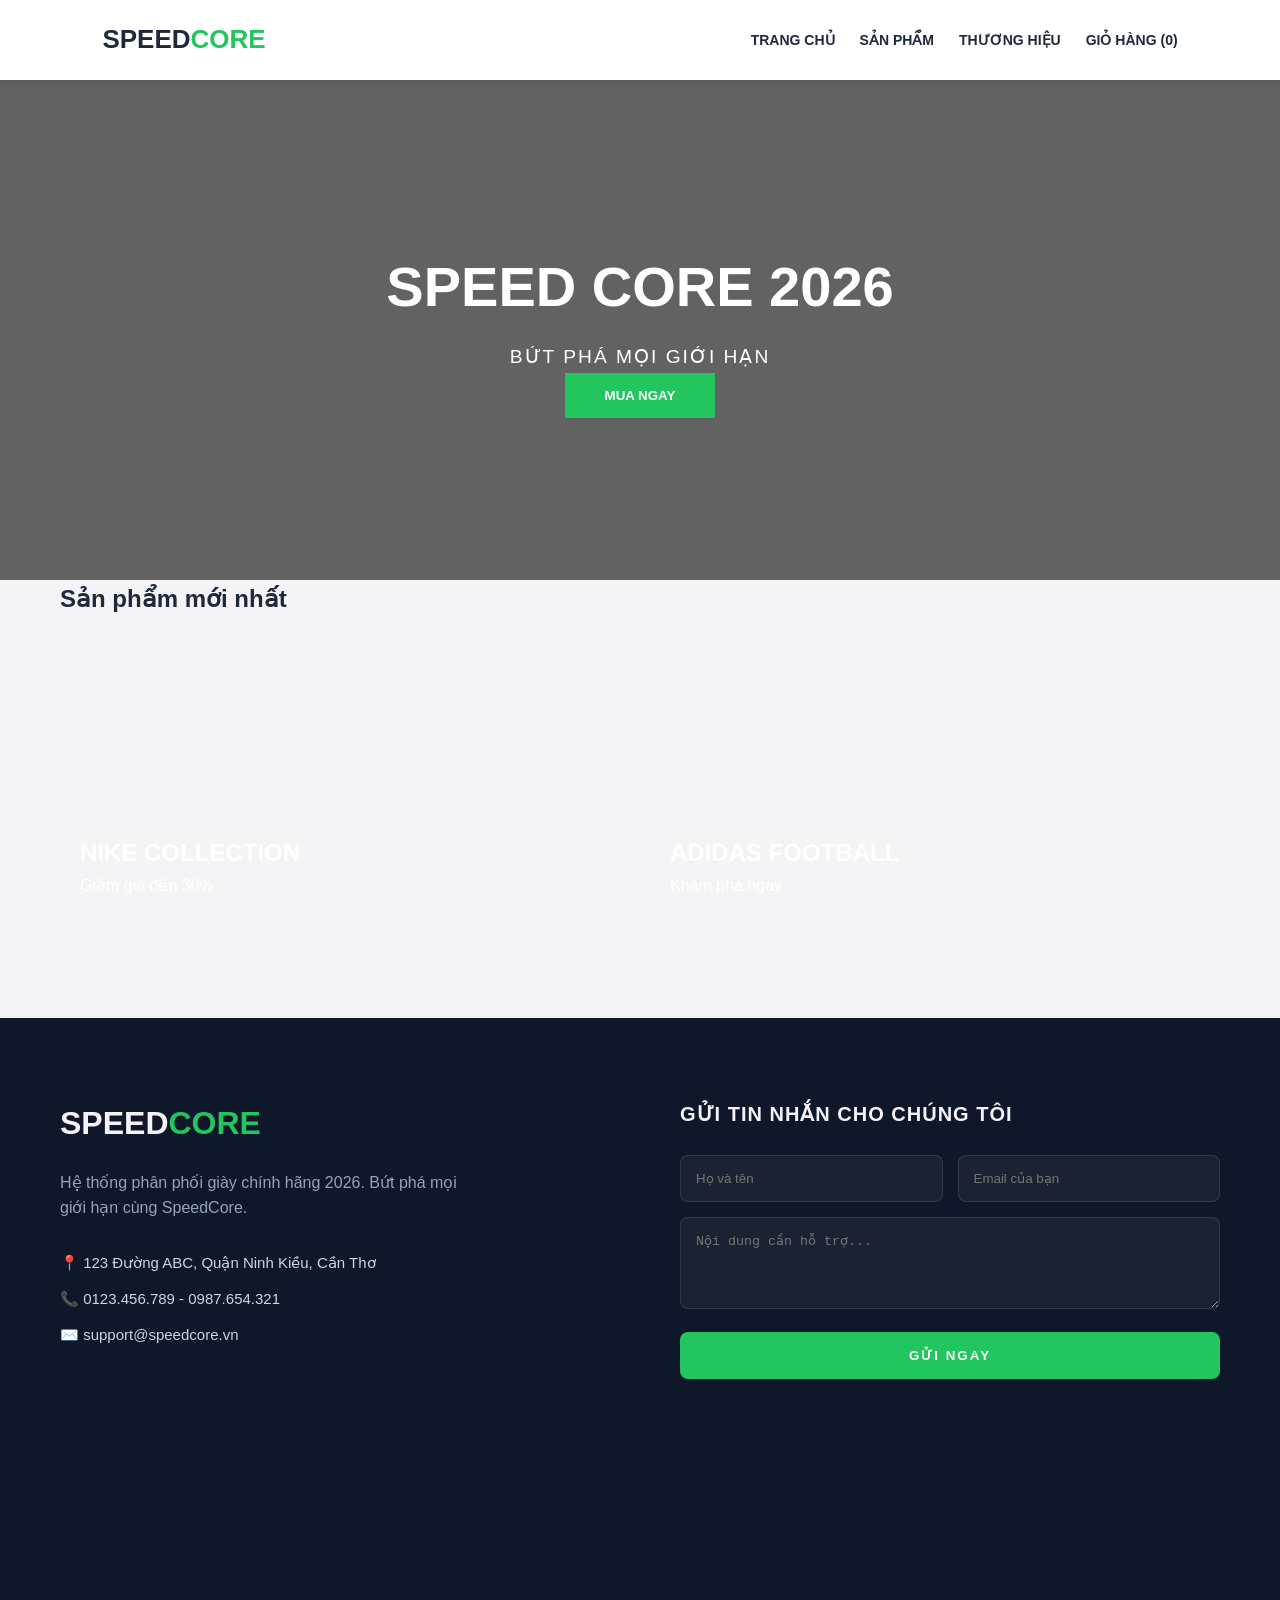
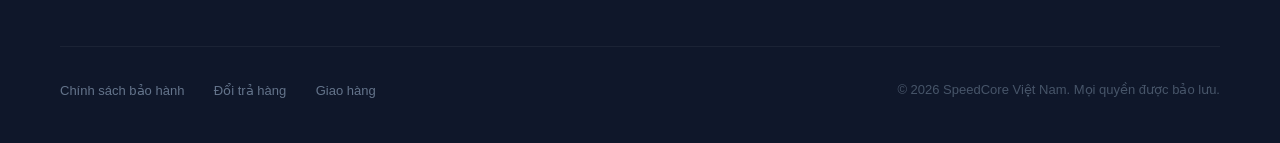
==== index.html @ 6e312401 "first commit" ====
<!DOCTYPE html>
<html lang="vi">
<head>
    <meta charset="UTF-8">
    <title>SpeedCore | Hệ thống phân phối đồ thể thao</title>
    <link rel="stylesheet" href="assets/css/style.css">
</head>
<body>

<header class="header">
    <div class="logo">SPEED<span>CORE</span></div>

    <ul class="menu">
        <li><a href="index.html">Trang chủ</a></li>
        <li><a href="shop.html">Sản phẩm</a></li>
        <li><a href="#">Thương hiệu</a></li>
        <li><a href="cart.html">Giỏ hàng (<span id="cart-count">0</span>)</a></li>
    </ul>
</header>

<section class="hero">
    <h1>SPEED CORE 2026</h1>
    <p>BỨT PHÁ MỌI GIỚI HẠN</p>
    <button style="padding: 15px 40px; background: var(--primary-color); border:none; color:white; font-weight:bold; cursor:pointer;">MUA NGAY</button>
</section>

<div class="container">
    <h2 class="section-title">Sản phẩm mới nhất</h2>
    <div id="list">
        </div>
</div>

<div class="container">
    <div style="display: grid; grid-template-columns: 1fr 1fr; gap: 20px;">
        <div style="height: 300px; background: url('https://images.unsplash.com/photo-1542291026-7eec264c27ff') center/cover; position:relative;">
             <div style="position:absolute; bottom:20px; left:20px; color:white;">
                 <h2>NIKE COLLECTION</h2>
                 <p>Giảm giá đến 30%</p>
             </div>
        </div>
        <div style="height: 300px; background: url('https://images.unsplash.com/photo-1587563871167-1ee9c731aefb') center/cover; position:relative;">
            <div style="position:absolute; bottom:20px; left:20px; color:white;">
                <h2>ADIDAS FOOTBALL</h2>
                <p>Khám phá ngay</p>
            </div>
       </div>
    </div>
</div>


<footer class="main-footer">
    <div class="container">
        <div class="footer-contact-grid">
            <div class="footer-info">
                <div class="logo light">SPEED<span>CORE</span></div>
                <p class="description">Hệ thống phân phối giày chính hãng 2026. Bứt phá mọi giới hạn cùng SpeedCore.</p>
                
                <div class="info-list">
                    <div class="info-item">📍 123 Đường ABC, Quận Ninh Kiều, Cần Thơ</div>
                    <div class="info-item">📞 0123.456.789 - 0987.654.321</div>
                    <div class="info-item">✉️ support@speedcore.vn</div>
                </div>
                
                <div class="footer-map">
    <iframe 
        src="https://www.google.com/maps/embed?pb=!1m18!1m12!1m3!1d3928.84151840816!2d105.76842661093116!3d10.029933690035546!2m3!1f0!2f0!3f0!3m2!1i1024!2i768!4f13.1!3m3!1m2!1s0x31a0895a51d60719%3A0x9d76b0035f6d53d0!2zQ8WpbiBUaMahLCBOaW5oIEtp4buBdSwgQ8WpbiBUaMahLCBWaeG7h3QgTmFt!5e0!3m2!1svi!2s!4v1711335000000!5m2!1svi!2s" 
        width="100%" 
        height="220" 
        style="border:0; border-radius: 12px;" 
        allowfullscreen="" 
        loading="lazy">
    </iframe>
</div>
            </div>

            <div class="footer-form">
                <h4>Gửi tin nhắn cho chúng tôi</h4>
                <form id="contactForm">
                    <div class="input-group">
                        <input type="text" placeholder="Họ và tên" required>
                        <input type="email" placeholder="Email của bạn" required>
                    </div>
                    <textarea placeholder="Nội dung cần hỗ trợ..." rows="4"></textarea>
                    <button type="submit" class="btn-footer-send">GỬI NGAY</button>
                </form>
            </div>
        </div>

        <div class="footer-bottom">
            <div class="footer-links">
                <a href="#">Chính sách bảo hành</a>
                <a href="#">Đổi trả hàng</a>
                <a href="#">Giao hàng</a>
            </div>
            <div class="copyright">
                © 2026 SpeedCore Việt Nam. Mọi quyền được bảo lưu.
            </div>
        </div>
    </div>
</footer>
</body>
</html>
---- assets/css/style.css ----
/* ================================================= */
/* 1. BIẾN TỔNG THỂ (Chuẩn hóa SpeedCore)             */
/* ================================================= */
:root {
    --primary-color: #22c55e; /* Xanh lá SpeedCore */
    --accent-color: #ff4d4d;  /* Màu nhấn đỏ cho giá/nút */
    --dark-color: #0f172a;    /* Xanh đen đậm */
    --text-main: #1e293b;
    --bg-light: #f4f4f7;
    --card-bg: #ffffff;
    --header-height: 80px;
}

/* ================================================= */
/* 2. RESET & CẤU TRÚC CHUNG                                 */
/* ================================================= */
* {
    margin: 0; padding: 0; box-sizing: border-box;
}

body {
    font-family: 'Segoe UI', sans-serif;
    background-color: #f4f4f7;
    color: var(--text-main);
    line-height: 1.6;
}

.container {
    max-width: 1200px;
    margin: 0 auto;
    padding: 0 20px;
}

/* ================================================= */
/* 3. HEADER & NAVIGATION                            */
/* ================================================= */
.header {
    height: var(--header-height);
    background: #fff;
    display: flex;
    justify-content: space-between;
    align-items: center;
    padding: 0 8%;
    position: sticky;
    top: 0;
    z-index: 1000;
    box-shadow: 0 2px 10px rgba(0,0,0,0.1);
}

.logo {
    font-size: 26px;
    font-weight: 900;
    text-transform: uppercase;
}
.logo span { color: var(--primary-color); }

.menu {
    display: flex;
    list-style: none;
    gap: 25px;
}
.menu a {
    text-decoration: none;
    color: var(--text-main);
    font-weight: 600;
    text-transform: uppercase;
    font-size: 14px;
}

/* ================================================= */
/* 4. HERO BANNER (Trang chủ)                        */
/* ================================================= */
.hero {
    height: 500px;
    background: linear-gradient(rgba(0,0,0,0.6), rgba(0,0,0,0.6)), 
                url('https://images.unsplash.com/photo-1556906781-9a412961c28c?q=80&w=1920') center/cover;
    display: flex;
    flex-direction: column;
    justify-content: center;
    align-items: center;
    color: white;
    text-align: center;
}

.hero h1 { font-size: 3.5rem; font-weight: 900; margin-bottom: 10px; }
.hero p { font-size: 1.2rem; letter-spacing: 2px; }

/* ================================================= */
/* 5. SHOP LAYOUT (Sidebar & Main Content)           */
/* ================================================= */
.shop-layout {
    display: flex; /* Dàn hàng ngang Sidebar và List */
    gap: 30px;
    margin-top: 40px;
    align-items: flex-start;
}

.filter-sidebar {
    flex: 0 0 260px; /* Cố định sidebar 260px, không cho co lại */
    background: #fff;
    padding: 25px;
    border-radius: 12px;
    border: 1px solid #eee;
    position: sticky;
    top: 100px;
}

.shop-main {
    flex: 1; /* Chiếm toàn bộ phần còn lại */
    min-width: 0; /* Quan trọng: Ngăn Grid làm vỡ layout */
}

/* ================================================= */
/* 6. PRODUCT GRID & CARD                            */
/* ================================================= */
#list {
    display: grid;
    grid-template-columns: repeat(auto-fill, minmax(240px, 1fr));
    gap: 25px;
}

.product {
    background: var(--card-bg);
    border-radius: 8px;
    border: 1px solid #eee;
    overflow: hidden;
    transition: 0.3s;
    display: flex;
    flex-direction: column;
}

.product:hover {
    transform: translateY(-5px);
    box-shadow: 0 10px 25px rgba(0,0,0,0.1);
}

.product img {
    width: 100%;
    height: 250px;
    object-fit: cover;
    transition: 0.5s ease;
}

.product:hover img {
    transform: scale(1.08);
}

.product-info {
    padding: 15px;
    text-align: center;
    flex-grow: 1;
}

.product h3 {
    font-size: 16px;
    font-weight: 700;
    margin-bottom: 8px;
    color: #333;
}

.product .price {
    color: var(--accent-color);
    font-weight: 800;
    font-size: 18px;
}

.product button {
    margin-top: 15px;
    width: 100%;
    padding: 12px;
    background: #000;
    color: #fff;
    border: none;
    font-weight: 700;
    cursor: pointer;
    transition: 0.3s;
    text-transform: uppercase;
}

.product button:hover {
    background: var(--primary-color);
}

/* ================================================= */
/* 7. GIỎ HÀNG & THANH TOÁN (Layout 2 cột)           */
/* ================================================= */
.checkout-container {
    display: grid;
    grid-template-columns: 1fr 380px;
    gap: 30px;
    margin-top: 20px;
}

.cart-section, .checkout-card {
    background: #fff;
    padding: 30px;
    border-radius: 16px;
    box-shadow: 0 5px 15px rgba(0,0,0,0.05);
}

.checkout-card {
    position: sticky;
    top: 100px;
    height: fit-content;
}

.cart-item {
    display: grid;
    grid-template-columns: 80px 1fr auto;
    align-items: center;
    gap: 20px;
    padding: 20px 0;
    border-bottom: 1px solid #eee;
}

.item-img {
    width: 80px;
    height: 80px;
    object-fit: cover;
    border-radius: 8px;
}

.quantity-control {
    display: flex;
    align-items: center;
    gap: 10px;
    background: #f8f8f8;
    padding: 5px 10px;
    border-radius: 6px;
    width: fit-content;
}

.btn-qty {
    border: none; background: none; cursor: pointer; font-weight: bold; padding: 0 5px;
}

.btn-checkout {
    width: 100%;
    padding: 18px;
    background: linear-gradient(135deg, var(--accent-color), #ff6b81);
    color: white;
    border: none;
    border-radius: 10px;
    font-size: 16px;
    font-weight: bold;
    cursor: pointer;
    margin-top: 20px;
    box-shadow: 0 5px 15px rgba(255, 71, 87, 0.3);
}

/* --- FULL-WIDTH MODERN FOOTER --- */
.main-footer {
    background: #0f172a; /* Màu xanh đen đặc trưng của SpeedCore */
    color: #f4f4f7;
    padding: 80px 0 40px 0;
    margin-top: 100px;
    width: 100%; /* Rộng y hệt phần .hero của bạn */
}

/* Container bên trong giúp nội dung không bị tràn ra mép màn hình */
.main-footer .container {
    max-width: 1200px; /* Hoặc dùng padding: 0 8% để khớp với Header */
    margin: 0 auto;
    padding: 0 20px;
}

.footer-contact-grid {
    display: grid;
    grid-template-columns: 1fr 1fr;
    gap: 80px; /* Khoảng cách rộng giúp GUI thanh thoát hơn */
    align-items: start;
}

/* Hiệu ứng cho Logo và Info */
.footer-info .logo.light { font-size: 32px; margin-bottom: 20px; }
.footer-info .description { color: #94a3b8; margin-bottom: 30px; max-width: 400px; }
.info-item { margin-bottom: 12px; color: #cbd5e1; font-size: 15px; }

/* Form hiện đại tối giản */
.footer-form h4 { margin-bottom: 25px; font-size: 20px; text-transform: uppercase; letter-spacing: 1px; }
.input-group { display: grid; grid-template-columns: 1fr 1fr; gap: 15px; }

.footer-form input, .footer-form textarea {
    width: 100%;
    background: rgba(255, 255, 255, 0.05);
    border: 1px solid rgba(255, 255, 255, 0.1);
    padding: 15px;
    color: #fff;
    border-radius: 8px;
    margin-bottom: 15px;
    transition: 0.3s;
}

.footer-form input:focus, .footer-form textarea:focus {
    background: rgba(255, 255, 255, 0.1);
    border-color: var(--primary-color);
    outline: none;
}

.btn-footer-send {
    width: 100%;
    padding: 16px;
    background: var(--primary-color); /* Màu xanh lá SpeedCore */
    color: #fff;
    border: none;
    font-weight: 700;
    border-radius: 8px;
    cursor: pointer;
    letter-spacing: 2px;
    transition: 0.4s ease;
}

.btn-footer-send:hover {
    filter: brightness(1.2);
    transform: translateY(-2px);
    box-shadow: 0 10px 20px rgba(34, 197, 94, 0.2);
}

/* Bottom Bar */
.footer-bottom {
    margin-top: 60px;
    padding-top: 30px;
    border-top: 1px solid rgba(255, 255, 255, 0.05);
    display: flex;
    justify-content: space-between;
    align-items: center;
    flex-wrap: wrap;
    gap: 20px;
}

.footer-links a { color: #64748b; text-decoration: none; margin-right: 25px; font-size: 13px; transition: 0.3s; }
.footer-links a:hover { color: var(--primary-color); }
.copyright { color: #475569; font-size: 13px; }

/* Responsive cho mobile */
@media (max-width: 900px) {
    .footer-contact-grid { grid-template-columns: 1fr; gap: 50px; }
    .input-group { grid-template-columns: 1fr; }
}
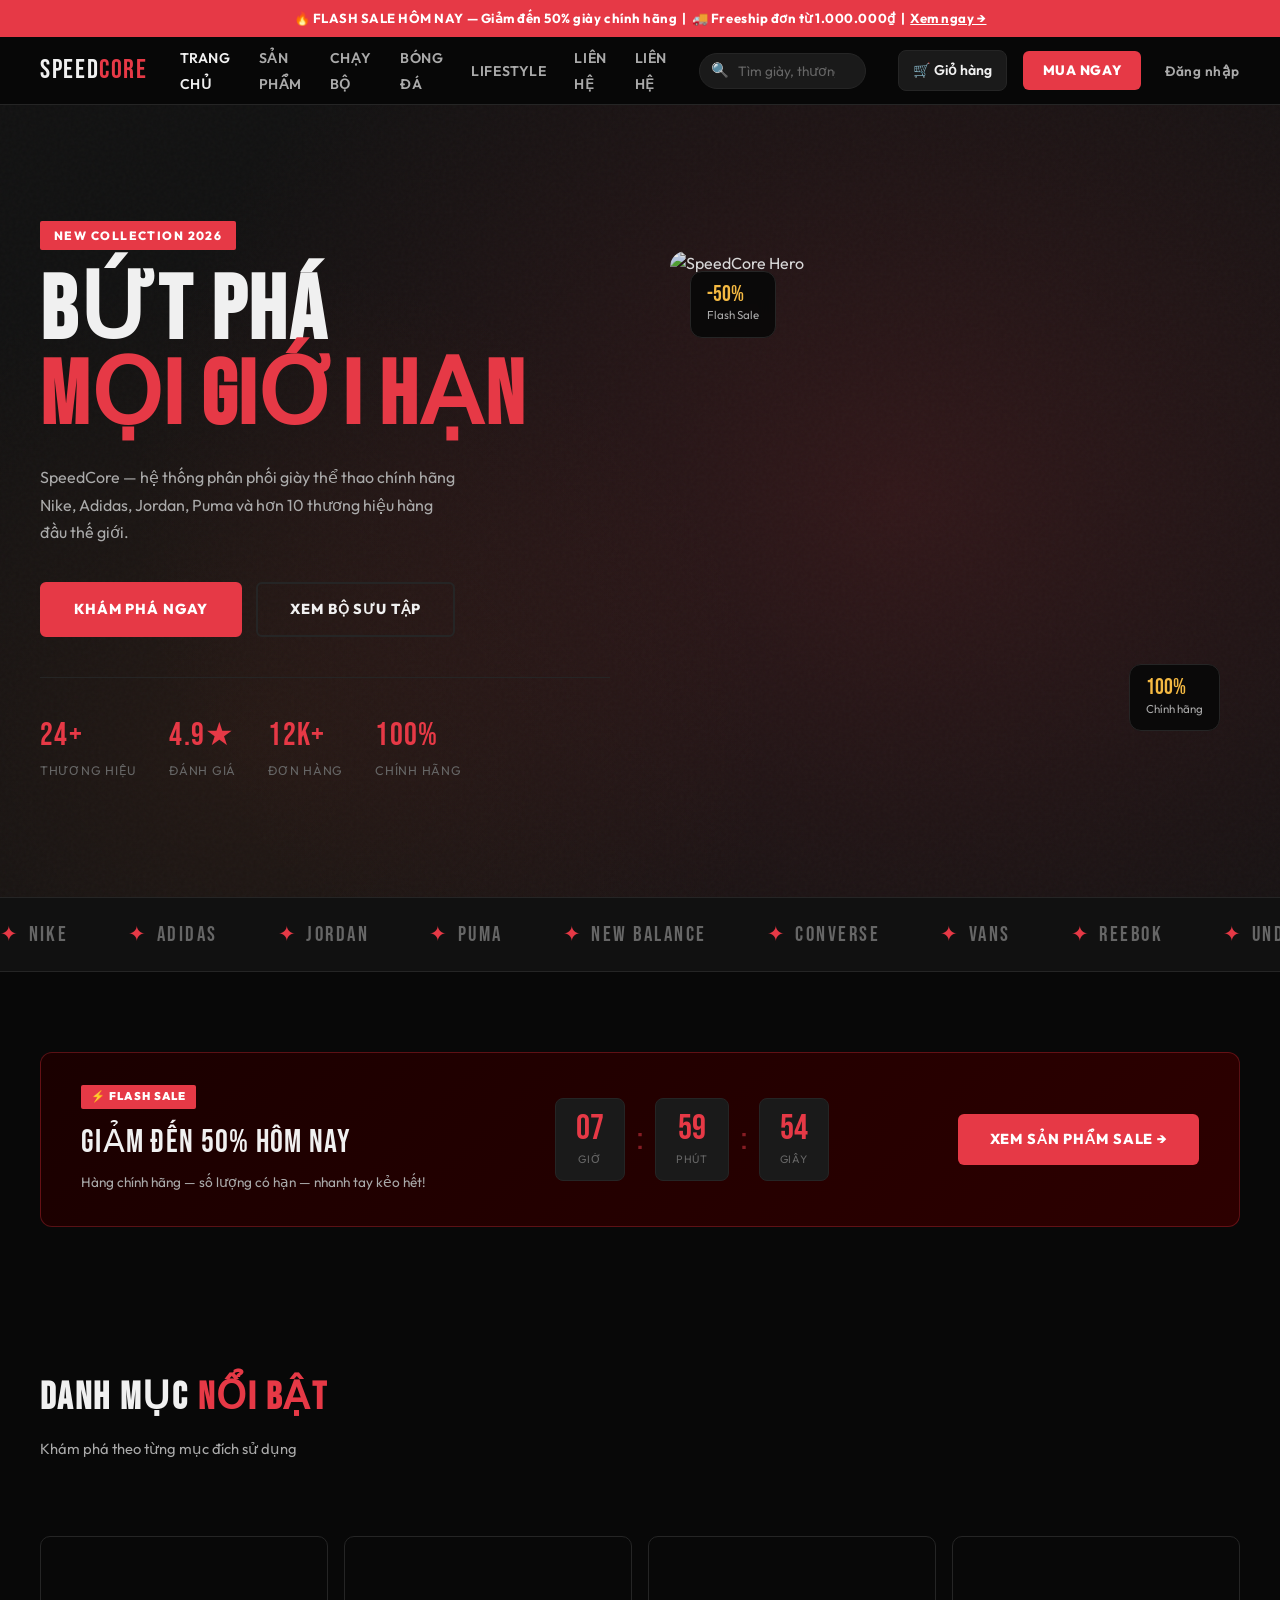
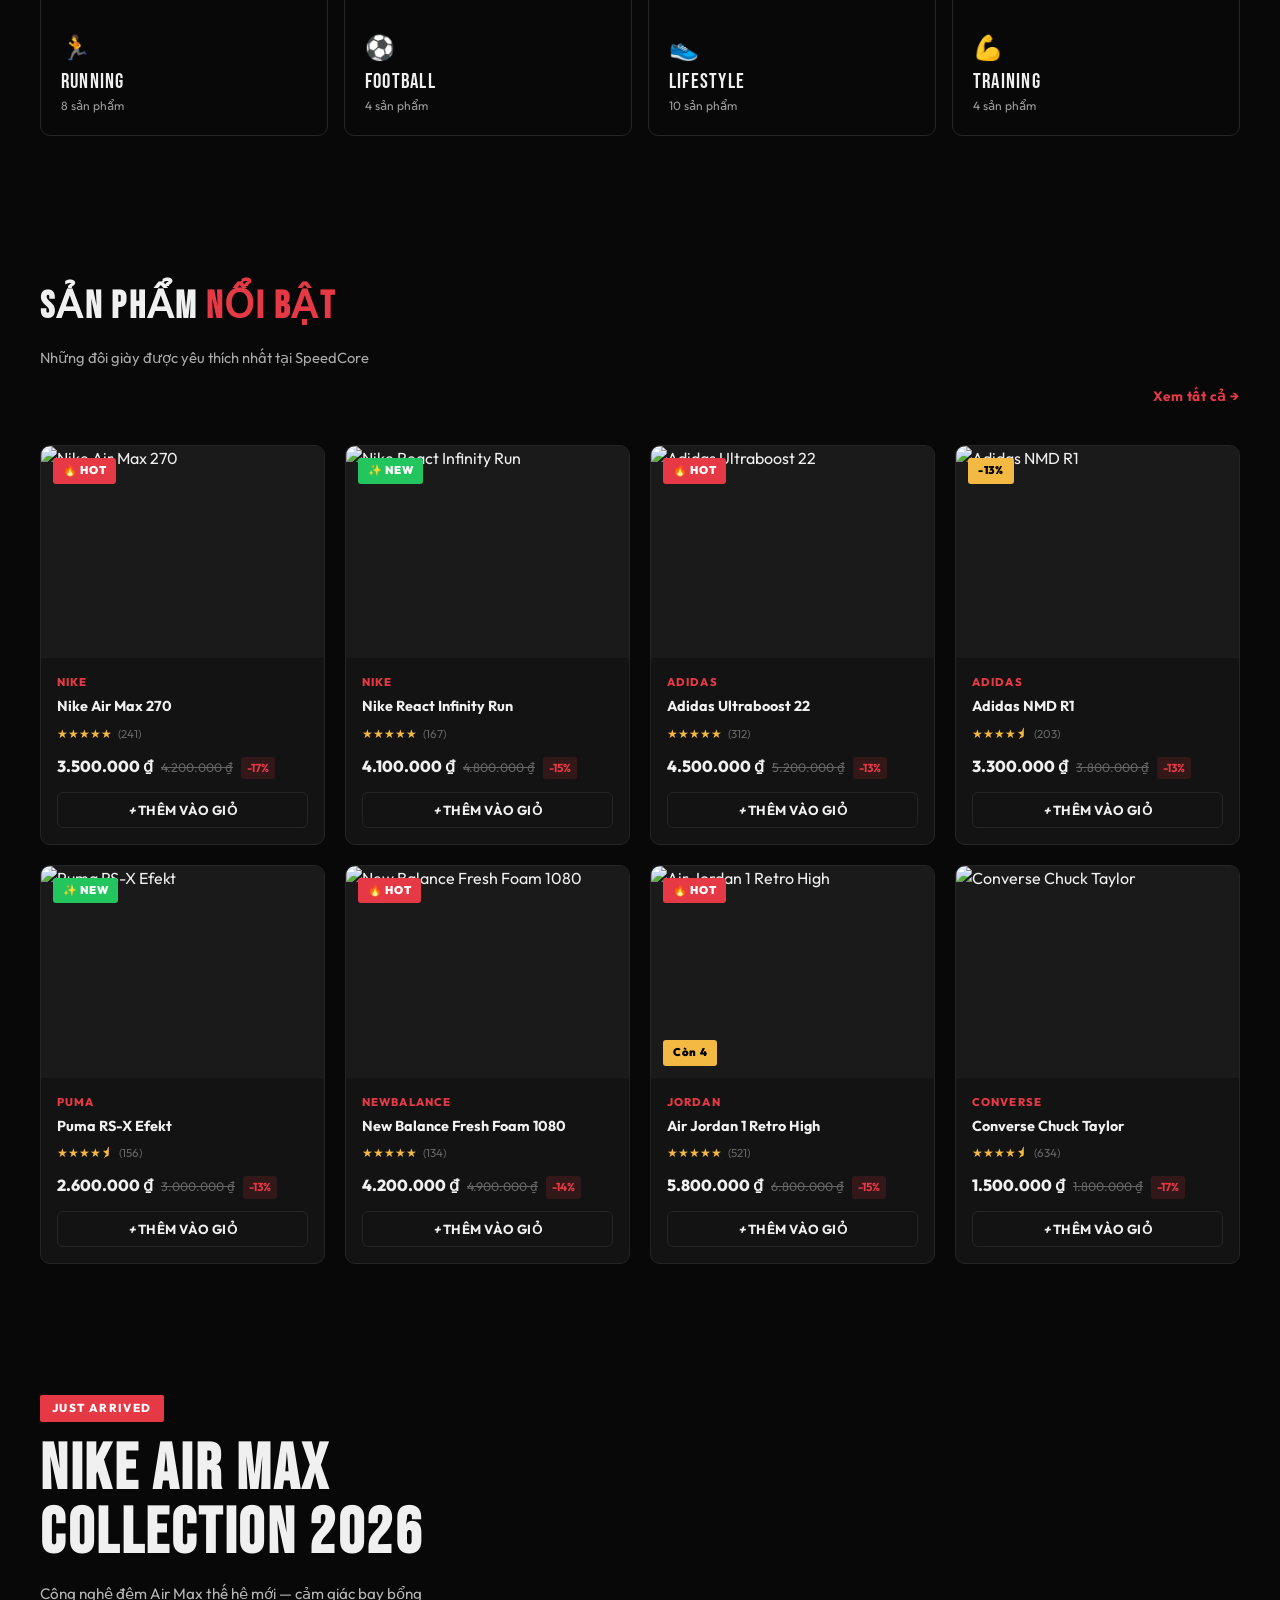
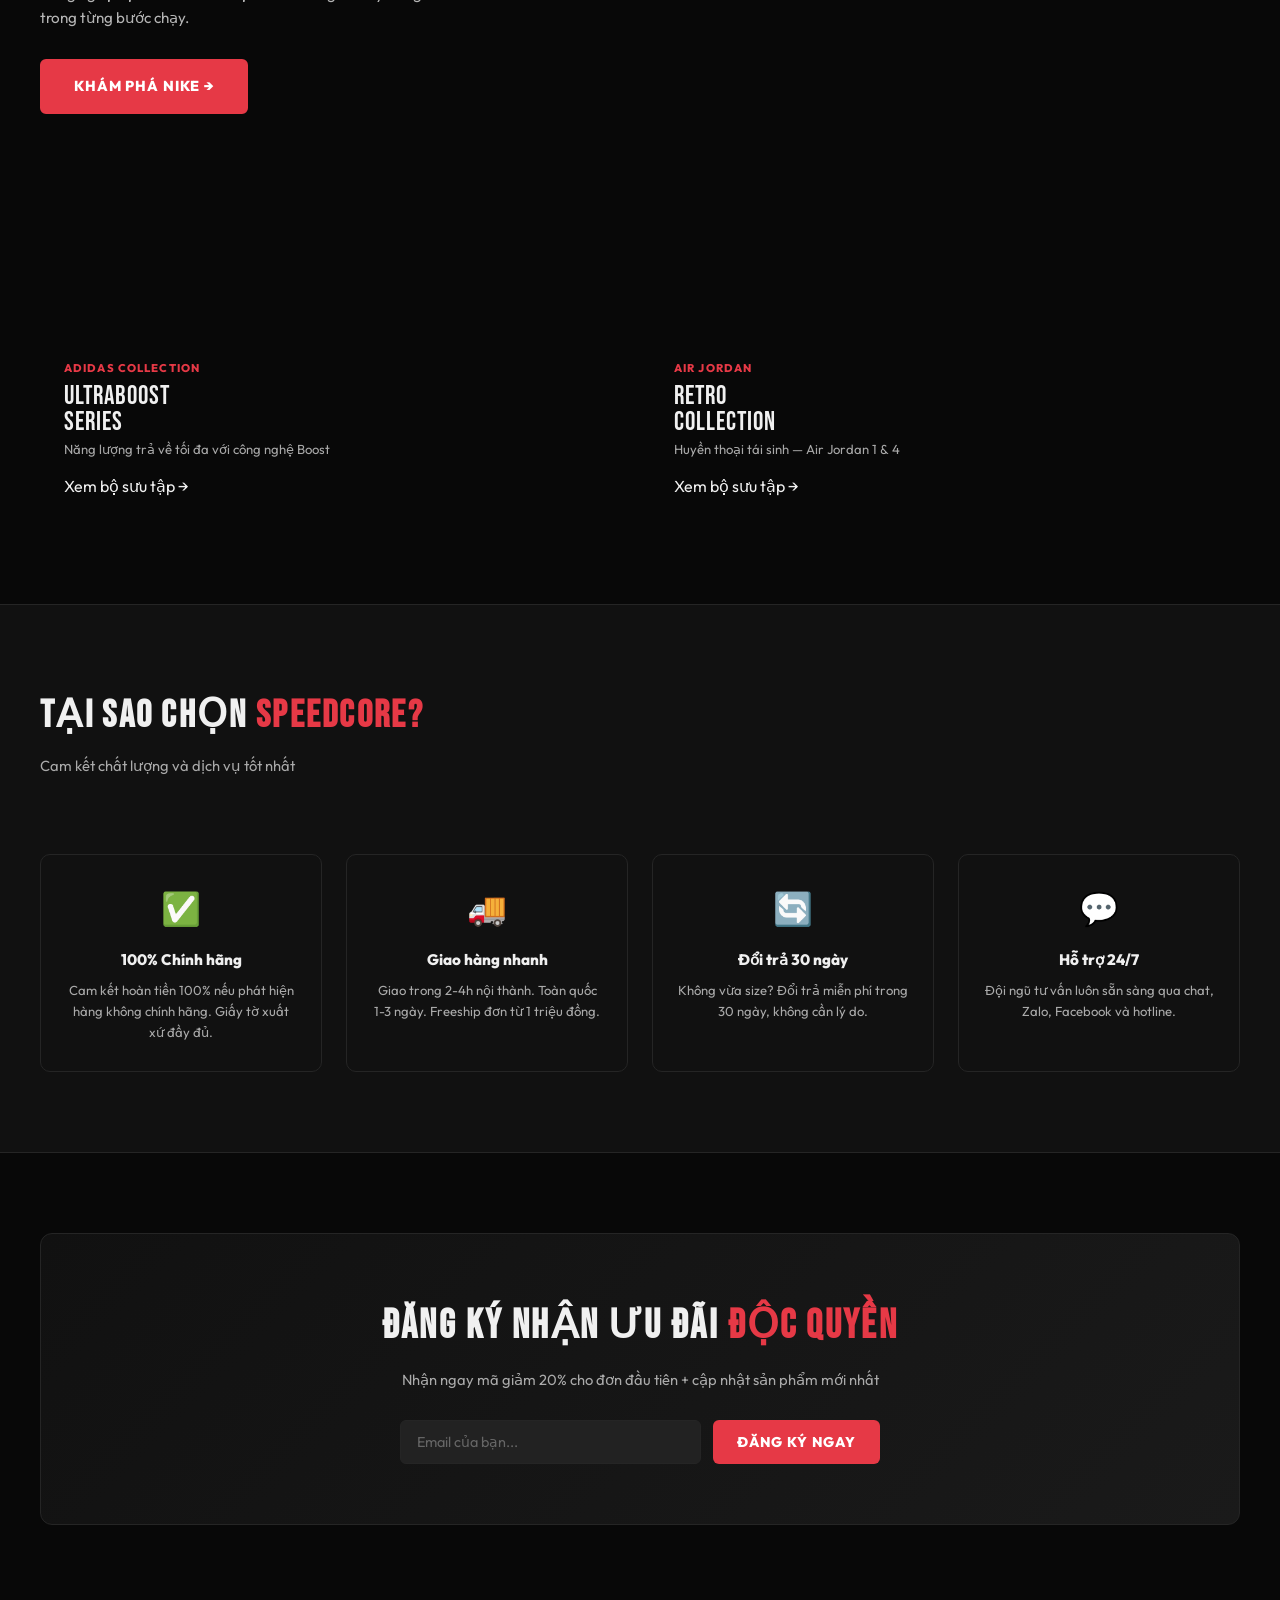
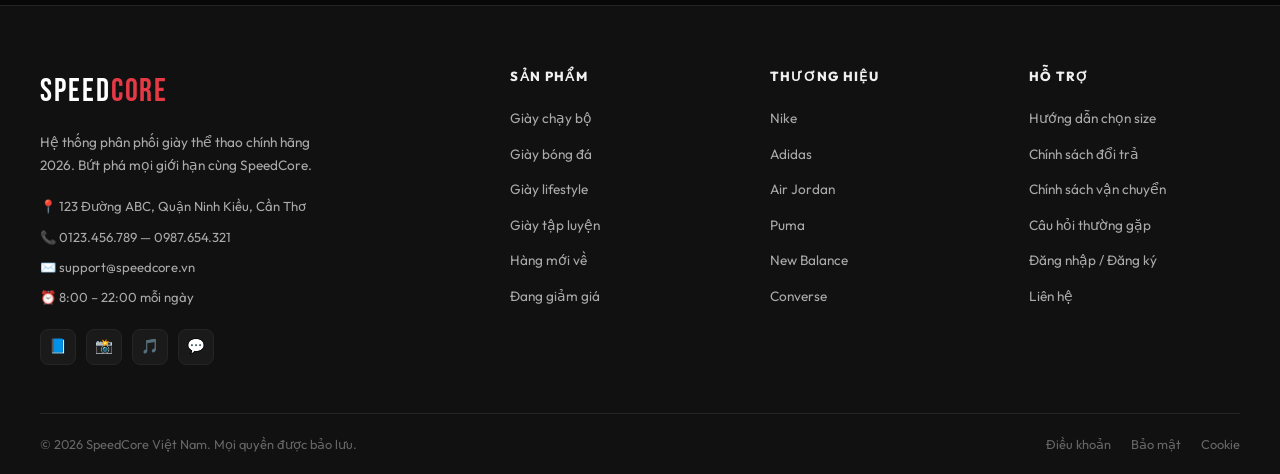
==== commit 03c934c9: "Update website" ====
--- a/index.html
+++ b/index.html
@@ -1,102 +1,356 @@
 <!DOCTYPE html>
 <html lang="vi">
 <head>
-    <meta charset="UTF-8">
-    <title>SpeedCore | Hệ thống phân phối đồ thể thao</title>
-    <link rel="stylesheet" href="assets/css/style.css">
+  <meta charset="UTF-8">
+  <meta name="viewport" content="width=device-width, initial-scale=1.0">
+  <title>SpeedCore | Hệ thống phân phối đồ thể thao chính hãng</title>
+  <link rel="stylesheet" href="assets/css/style.css">
 </head>
 <body>
 
+<!-- Topbar -->
+<div class="topbar">
+  🔥 FLASH SALE HÔM NAY — Giảm đến 50% giày chính hãng
+  &nbsp;|&nbsp; 🚚 Freeship đơn từ 1.000.000₫
+  &nbsp;|&nbsp; <a href="shop.html">Xem ngay →</a>
+</div>
+
+<!-- Header -->
 <header class="header">
-    <div class="logo">SPEED<span>CORE</span></div>
-
-    <ul class="menu">
-        <li><a href="index.html">Trang chủ</a></li>
-        <li><a href="shop.html">Sản phẩm</a></li>
-        <li><a href="#">Thương hiệu</a></li>
-        <li><a href="cart.html">Giỏ hàng (<span id="cart-count">0</span>)</a></li>
-    </ul>
+  <a href="index.html" class="logo">SPEED<span>CORE</span></a>
+
+  <ul class="menu">
+    <li><a href="index.html" class="active">Trang chủ</a></li>
+    <li><a href="shop.html">Sản phẩm</a></li>
+    <li><a href="shop.html?cat=running">Chạy bộ</a></li>
+    <li><a href="shop.html?cat=football">Bóng đá</a></li>
+    <li><a href="shop.html?cat=lifestyle">Lifestyle</a></li>
+    <li><a href="contact.html">Liên hệ</a></li>
+    <li><a href="#contact">Liên hệ</a></li>
+  </ul>
+
+  <div class="header-search">
+    <span class="header-search__icon">🔍</span>
+    <input type="search" placeholder="Tìm giày, thương hiệu..." id="header-search"
+           onkeydown="if(event.key==='Enter') window.location.href='shop.html?q='+this.value">
+  </div>
+
+  <div class="header-actions">
+    <a href="cart.html" class="cart-btn">
+      🛒 Giỏ hàng
+      <span class="cart-count" id="cart-count">0</span>
+    </a>
+    <a href="shop.html" class="btn-header-cta">MUA NGAY</a>
+    <div id="auth-zone" style="margin-left:8px;"></div>
+  </div>
 </header>
 
+<!-- ── HERO ── -->
 <section class="hero">
-    <h1>SPEED CORE 2026</h1>
-    <p>BỨT PHÁ MỌI GIỚI HẠN</p>
-    <button style="padding: 15px 40px; background: var(--primary-color); border:none; color:white; font-weight:bold; cursor:pointer;">MUA NGAY</button>
-</section>
-
-<div class="container">
-    <h2 class="section-title">Sản phẩm mới nhất</h2>
-    <div id="list">
-        </div>
+  <div class="hero__bg"></div>
+  <div class="hero__noise"></div>
+  <div class="hero__inner">
+    <div class="hero__content">
+      <span class="hero__tag">NEW COLLECTION 2026</span>
+      <h1 class="hero__title">BỨT PHÁ<br><span>MỌI GIỚI HẠN</span></h1>
+      <p class="hero__desc">
+        SpeedCore — hệ thống phân phối giày thể thao chính hãng Nike, Adidas, Jordan, Puma và hơn 10 thương hiệu hàng đầu thế giới.
+      </p>
+      <div class="hero__btns">
+        <a href="shop.html" class="btn--primary">KHÁM PHÁ NGAY</a>
+        <a href="#featured" class="btn--ghost">XEM BỘ SƯU TẬP</a>
+      </div>
+      <div class="hero__stats">
+        <div><div class="hero__stat-num">24+</div><div class="hero__stat-label">Thương hiệu</div></div>
+        <div><div class="hero__stat-num">4.9★</div><div class="hero__stat-label">Đánh giá</div></div>
+        <div><div class="hero__stat-num">12K+</div><div class="hero__stat-label">Đơn hàng</div></div>
+        <div><div class="hero__stat-num">100%</div><div class="hero__stat-label">Chính hãng</div></div>
+      </div>
+    </div>
+    <div class="hero__media">
+      <div class="hero__img-wrap">
+        <img src="https://images.unsplash.com/photo-1542291026-7eec264c27ff?w=800&q=80" alt="SpeedCore Hero">
+        <div class="hero__img-badge hero__img-badge--tl">
+          <div class="num">-50%</div><div class="label">Flash Sale</div>
+        </div>
+        <div class="hero__img-badge hero__img-badge--br">
+          <div class="num">100%</div><div class="label">Chính hãng</div>
+        </div>
+      </div>
+    </div>
+  </div>
+</section>
+
+<!-- ── BRANDS MARQUEE ── -->
+<div class="brands-bar">
+  <div class="brands-track">
+    <span class="brand-item"><span>✦</span>NIKE</span>
+    <span class="brand-item"><span>✦</span>ADIDAS</span>
+    <span class="brand-item"><span>✦</span>JORDAN</span>
+    <span class="brand-item"><span>✦</span>PUMA</span>
+    <span class="brand-item"><span>✦</span>NEW BALANCE</span>
+    <span class="brand-item"><span>✦</span>CONVERSE</span>
+    <span class="brand-item"><span>✦</span>VANS</span>
+    <span class="brand-item"><span>✦</span>REEBOK</span>
+    <span class="brand-item"><span>✦</span>UNDER ARMOUR</span>
+    <span class="brand-item"><span>✦</span>ASICS</span>
+    <span class="brand-item"><span>✦</span>MIZUNO</span>
+    <span class="brand-item"><span>✦</span>SALOMON</span>
+    <span class="brand-item"><span>✦</span>NIKE</span>
+    <span class="brand-item"><span>✦</span>ADIDAS</span>
+    <span class="brand-item"><span>✦</span>JORDAN</span>
+    <span class="brand-item"><span>✦</span>PUMA</span>
+    <span class="brand-item"><span>✦</span>NEW BALANCE</span>
+    <span class="brand-item"><span>✦</span>CONVERSE</span>
+    <span class="brand-item"><span>✦</span>VANS</span>
+    <span class="brand-item"><span>✦</span>REEBOK</span>
+    <span class="brand-item"><span>✦</span>UNDER ARMOUR</span>
+    <span class="brand-item"><span>✦</span>ASICS</span>
+    <span class="brand-item"><span>✦</span>MIZUNO</span>
+    <span class="brand-item"><span>✦</span>SALOMON</span>
+  </div>
 </div>
 
-<div class="container">
-    <div style="display: grid; grid-template-columns: 1fr 1fr; gap: 20px;">
-        <div style="height: 300px; background: url('https://images.unsplash.com/photo-1542291026-7eec264c27ff') center/cover; position:relative;">
-             <div style="position:absolute; bottom:20px; left:20px; color:white;">
-                 <h2>NIKE COLLECTION</h2>
-                 <p>Giảm giá đến 30%</p>
-             </div>
-        </div>
-        <div style="height: 300px; background: url('https://images.unsplash.com/photo-1587563871167-1ee9c731aefb') center/cover; position:relative;">
-            <div style="position:absolute; bottom:20px; left:20px; color:white;">
-                <h2>ADIDAS FOOTBALL</h2>
-                <p>Khám phá ngay</p>
-            </div>
-       </div>
-    </div>
+<!-- ── FLASH SALE ── -->
+<section class="section" style="padding-bottom:0;">
+  <div class="container">
+    <div class="flash-sale">
+      <div class="flash-sale__left">
+        <div class="flash-sale__tag"><span class="flash-tag">⚡ FLASH SALE</span></div>
+        <div class="flash-sale__title">GIẢM ĐẾN 50% HÔM NAY</div>
+        <div class="flash-sale__sub">Hàng chính hãng — số lượng có hạn — nhanh tay kẻo hết!</div>
+      </div>
+      <div class="countdown">
+        <div class="cd-block"><div class="cd-num" id="cd-h">08</div><div class="cd-label">Giờ</div></div>
+        <div class="cd-sep">:</div>
+        <div class="cd-block"><div class="cd-num" id="cd-m">00</div><div class="cd-label">Phút</div></div>
+        <div class="cd-sep">:</div>
+        <div class="cd-block"><div class="cd-num" id="cd-s">00</div><div class="cd-label">Giây</div></div>
+      </div>
+      <a href="shop.html?badge=sale" class="flash-sale__cta">XEM SẢN PHẨM SALE →</a>
+    </div>
+  </div>
+</section>
+
+<!-- ── CATEGORIES ── -->
+<section class="section">
+  <div class="container">
+    <div class="section-head">
+      <div>
+        <h2 class="section-title">DANH MỤC <span>NỔI BẬT</span></h2>
+        <p class="section-sub">Khám phá theo từng mục đích sử dụng</p>
+      </div>
+    </div>
+    <div class="cat-grid">
+      <a href="shop.html?cat=running" class="cat-card">
+        <div class="cat-card__bg" style="background-image:url('https://images.unsplash.com/photo-1596526131083-e8c633c948d2?w=600&q=80')"></div>
+        <div class="cat-card__body">
+          <div class="cat-card__icon">🏃</div>
+          <div class="cat-card__name">RUNNING</div>
+          <div class="cat-card__count">8 sản phẩm</div>
+        </div>
+      </a>
+      <a href="shop.html?cat=football" class="cat-card">
+        <div class="cat-card__bg" style="background-image:url('https://images.unsplash.com/photo-1508098682722-e99c643e7f0b?w=600&q=80')"></div>
+        <div class="cat-card__body">
+          <div class="cat-card__icon">⚽</div>
+          <div class="cat-card__name">FOOTBALL</div>
+          <div class="cat-card__count">4 sản phẩm</div>
+        </div>
+      </a>
+      <a href="shop.html?cat=lifestyle" class="cat-card">
+        <div class="cat-card__bg" style="background-image:url('https://images.unsplash.com/photo-1514989940723-e8e51635b782?w=600&q=80')"></div>
+        <div class="cat-card__body">
+          <div class="cat-card__icon">👟</div>
+          <div class="cat-card__name">LIFESTYLE</div>
+          <div class="cat-card__count">10 sản phẩm</div>
+        </div>
+      </a>
+      <a href="shop.html?cat=training" class="cat-card">
+        <div class="cat-card__bg" style="background-image:url('https://images.unsplash.com/photo-1534438327276-14e5300c3a48?w=600&q=80')"></div>
+        <div class="cat-card__body">
+          <div class="cat-card__icon">💪</div>
+          <div class="cat-card__name">TRAINING</div>
+          <div class="cat-card__count">4 sản phẩm</div>
+        </div>
+      </a>
+    </div>
+  </div>
+</section>
+
+<!-- ── FEATURED PRODUCTS ── -->
+<section id="featured" class="section" style="padding-top:0;">
+  <div class="container">
+    <div class="section-head">
+      <div>
+        <h2 class="section-title">SẢN PHẨM <span>NỔI BẬT</span></h2>
+        <p class="section-sub">Những đôi giày được yêu thích nhất tại SpeedCore</p>
+      </div>
+      <a href="shop.html">Xem tất cả →</a>
+    </div>
+    <div id="list"></div>
+  </div>
+</section>
+
+<!-- ── FULL BANNER ── -->
+<div class="banner-full" style="margin-bottom:80px;">
+  <div class="banner-full__bg" style="background-image:url('https://images.unsplash.com/photo-1542291026-7eec264c27ff?w=1400&q=80')"></div>
+  <div class="banner-full__content">
+    <span class="banner-full__tag">JUST ARRIVED</span>
+    <h2 class="banner-full__title">NIKE AIR MAX<br>COLLECTION 2026</h2>
+    <p class="banner-full__sub">Công nghệ đệm Air Max thế hệ mới — cảm giác bay bổng trong từng bước chạy.</p>
+    <a href="shop.html?brand=nike" class="btn--primary">KHÁM PHÁ NIKE →</a>
+  </div>
 </div>
 
-
-<footer class="main-footer">
-    <div class="container">
-        <div class="footer-contact-grid">
-            <div class="footer-info">
-                <div class="logo light">SPEED<span>CORE</span></div>
-                <p class="description">Hệ thống phân phối giày chính hãng 2026. Bứt phá mọi giới hạn cùng SpeedCore.</p>
-                
-                <div class="info-list">
-                    <div class="info-item">📍 123 Đường ABC, Quận Ninh Kiều, Cần Thơ</div>
-                    <div class="info-item">📞 0123.456.789 - 0987.654.321</div>
-                    <div class="info-item">✉️ support@speedcore.vn</div>
-                </div>
-                
-                <div class="footer-map">
-    <iframe 
-        src="https://www.google.com/maps/embed?pb=!1m18!1m12!1m3!1d3928.84151840816!2d105.76842661093116!3d10.029933690035546!2m3!1f0!2f0!3f0!3m2!1i1024!2i768!4f13.1!3m3!1m2!1s0x31a0895a51d60719%3A0x9d76b0035f6d53d0!2zQ8WpbiBUaMahLCBOaW5oIEtp4buBdSwgQ8WpbiBUaMahLCBWaeG7h3QgTmFt!5e0!3m2!1svi!2s!4v1711335000000!5m2!1svi!2s" 
-        width="100%" 
-        height="220" 
-        style="border:0; border-radius: 12px;" 
-        allowfullscreen="" 
-        loading="lazy">
-    </iframe>
-</div>
-            </div>
-
-            <div class="footer-form">
-                <h4>Gửi tin nhắn cho chúng tôi</h4>
-                <form id="contactForm">
-                    <div class="input-group">
-                        <input type="text" placeholder="Họ và tên" required>
-                        <input type="email" placeholder="Email của bạn" required>
-                    </div>
-                    <textarea placeholder="Nội dung cần hỗ trợ..." rows="4"></textarea>
-                    <button type="submit" class="btn-footer-send">GỬI NGAY</button>
-                </form>
-            </div>
-        </div>
-
-        <div class="footer-bottom">
-            <div class="footer-links">
-                <a href="#">Chính sách bảo hành</a>
-                <a href="#">Đổi trả hàng</a>
-                <a href="#">Giao hàng</a>
-            </div>
-            <div class="copyright">
-                © 2026 SpeedCore Việt Nam. Mọi quyền được bảo lưu.
-            </div>
-        </div>
-    </div>
+<!-- ── DUAL BANNER ── -->
+<section style="padding:0 0 80px;">
+  <div class="container">
+    <div class="banner-dual">
+      <a href="shop.html?brand=adidas" class="banner-card">
+        <div class="banner-card__bg" style="background-image:url('https://images.unsplash.com/photo-1587563871167-1ee9c731aefb?w=800&q=80')"></div>
+        <div class="banner-card__body">
+          <div class="banner-card__tag">ADIDAS COLLECTION</div>
+          <div class="banner-card__title">ULTRABOOST<br>SERIES</div>
+          <div class="banner-card__sub">Năng lượng trả về tối đa với công nghệ Boost</div>
+          <span>Xem bộ sưu tập →</span>
+        </div>
+      </a>
+      <a href="shop.html?brand=jordan" class="banner-card">
+        <div class="banner-card__bg" style="background-image:url('https://images.unsplash.com/photo-1606107557195-0e29a4b5b4aa?w=800&q=80')"></div>
+        <div class="banner-card__body">
+          <div class="banner-card__tag">AIR JORDAN</div>
+          <div class="banner-card__title">RETRO<br>COLLECTION</div>
+          <div class="banner-card__sub">Huyền thoại tái sinh — Air Jordan 1 & 4</div>
+          <span>Xem bộ sưu tập →</span>
+        </div>
+      </a>
+    </div>
+  </div>
+</section>
+
+<!-- ── WHY US ── -->
+<section class="section" style="background:var(--bg2);border-top:1px solid var(--border);border-bottom:1px solid var(--border);">
+  <div class="container">
+    <div class="section-head">
+      <div>
+        <h2 class="section-title">TẠI SAO CHỌN <span>SPEEDCORE?</span></h2>
+        <p class="section-sub">Cam kết chất lượng và dịch vụ tốt nhất</p>
+      </div>
+    </div>
+    <div class="why-grid">
+      <div class="why-card">
+        <div class="why-card__icon">✅</div>
+        <div class="why-card__title">100% Chính hãng</div>
+        <div class="why-card__desc">Cam kết hoàn tiền 100% nếu phát hiện hàng không chính hãng. Giấy tờ xuất xứ đầy đủ.</div>
+      </div>
+      <div class="why-card">
+        <div class="why-card__icon">🚚</div>
+        <div class="why-card__title">Giao hàng nhanh</div>
+        <div class="why-card__desc">Giao trong 2-4h nội thành. Toàn quốc 1-3 ngày. Freeship đơn từ 1 triệu đồng.</div>
+      </div>
+      <div class="why-card">
+        <div class="why-card__icon">🔄</div>
+        <div class="why-card__title">Đổi trả 30 ngày</div>
+        <div class="why-card__desc">Không vừa size? Đổi trả miễn phí trong 30 ngày, không cần lý do.</div>
+      </div>
+      <div class="why-card">
+        <div class="why-card__icon">💬</div>
+        <div class="why-card__title">Hỗ trợ 24/7</div>
+        <div class="why-card__desc">Đội ngũ tư vấn luôn sẵn sàng qua chat, Zalo, Facebook và hotline.</div>
+      </div>
+    </div>
+  </div>
+</section>
+
+<!-- ── NEWSLETTER ── -->
+<section class="section">
+  <div class="container">
+    <div class="newsletter">
+      <h2 class="newsletter__title">ĐĂNG KÝ NHẬN ƯU ĐÃI <span>ĐỘC QUYỀN</span></h2>
+      <p class="newsletter__sub">Nhận ngay mã giảm 20% cho đơn đầu tiên + cập nhật sản phẩm mới nhất</p>
+      <div class="newsletter__form">
+        <input type="email" placeholder="Email của bạn..." id="nl-email">
+        <button onclick="subscribeNewsletter()">ĐĂNG KÝ NGAY</button>
+      </div>
+    </div>
+  </div>
+</section>
+
+<!-- ── FOOTER ── -->
+<footer class="main-footer" id="contact">
+  <div class="container">
+    <div class="footer-grid">
+      <div class="footer-brand">
+        <div class="logo light" style="margin-bottom:14px;">SPEED<span>CORE</span></div>
+        <p>Hệ thống phân phối giày thể thao chính hãng 2026. Bứt phá mọi giới hạn cùng SpeedCore.</p>
+        <div class="footer-contact-info">
+          <p>📍 123 Đường ABC, Quận Ninh Kiều, Cần Thơ</p>
+          <p>📞 0123.456.789 — 0987.654.321</p>
+          <p>✉️ support@speedcore.vn</p>
+          <p>⏰ 8:00 – 22:00 mỗi ngày</p>
+        </div>
+        <div class="footer-social">
+          <a href="#" class="social-btn" title="Facebook">📘</a>
+          <a href="#" class="social-btn" title="Instagram">📸</a>
+          <a href="#" class="social-btn" title="TikTok">🎵</a>
+          <a href="#" class="social-btn" title="Zalo">💬</a>
+        </div>
+      </div>
+      <div>
+        <div class="footer-col__title">Sản phẩm</div>
+        <ul class="footer-col__list">
+          <li><a href="shop.html?cat=running">Giày chạy bộ</a></li>
+          <li><a href="shop.html?cat=football">Giày bóng đá</a></li>
+          <li><a href="shop.html?cat=lifestyle">Giày lifestyle</a></li>
+          <li><a href="shop.html?cat=training">Giày tập luyện</a></li>
+          <li><a href="shop.html?badge=new">Hàng mới về</a></li>
+          <li><a href="shop.html?badge=sale">Đang giảm giá</a></li>
+        </ul>
+      </div>
+      <div>
+        <div class="footer-col__title">Thương hiệu</div>
+        <ul class="footer-col__list">
+          <li><a href="shop.html?brand=nike">Nike</a></li>
+          <li><a href="shop.html?brand=adidas">Adidas</a></li>
+          <li><a href="shop.html?brand=jordan">Air Jordan</a></li>
+          <li><a href="shop.html?brand=puma">Puma</a></li>
+          <li><a href="shop.html?brand=newbalance">New Balance</a></li>
+          <li><a href="shop.html?brand=converse">Converse</a></li>
+        </ul>
+      </div>
+      <div>
+        <div class="footer-col__title">Hỗ trợ</div>
+        <ul class="footer-col__list">
+          <li><a href="#">Hướng dẫn chọn size</a></li>
+          <li><a href="#">Chính sách đổi trả</a></li>
+          <li><a href="#">Chính sách vận chuyển</a></li>
+          <li><a href="#">Câu hỏi thường gặp</a></li>
+          <li><a href="login.html">Đăng nhập / Đăng ký</a></li>
+          <li><a href="#contact">Liên hệ</a></li>
+        </ul>
+      </div>
+    </div>
+    <div class="footer-bottom">
+      <div>© 2026 SpeedCore Việt Nam. Mọi quyền được bảo lưu.</div>
+      <div class="footer-bottom-links">
+        <a href="#">Điều khoản</a>
+        <a href="#">Bảo mật</a>
+        <a href="#">Cookie</a>
+      </div>
+    </div>
+  </div>
 </footer>
+
+<script src="assets/js/sc.js"></script>
+<script src="assets/js/shop.js"></script>
+<script>
+  function subscribeNewsletter() {
+    const email = document.getElementById('nl-email').value.trim();
+    if (!email || !email.includes('@')) { sc.ui.toast('Vui lòng nhập email hợp lệ!', 'error'); return; }
+    sc.ui.toast(`🎉 Đăng ký thành công! Mã <b>NEWUSER20</b> đã gửi đến ${email}`);
+    document.getElementById('nl-email').value = '';
+  }
+</script>
 </body>
-</html>+</html>
--- a/assets/css/style.css
+++ b/assets/css/style.css
@@ -1,339 +1,2148 @@
-/* ================================================= */
-/* 1. BIẾN TỔNG THỂ (Chuẩn hóa SpeedCore)             */
-/* ================================================= */
+/* ── Google Fonts ── */
+@import url('https://fonts.googleapis.com/css2?family=Bebas+Neue&family=Outfit:wght@300;400;500;600;700;800;900&display=swap');
+
+/* ── Variables ── */
 :root {
-    --primary-color: #22c55e; /* Xanh lá SpeedCore */
-    --accent-color: #ff4d4d;  /* Màu nhấn đỏ cho giá/nút */
-    --dark-color: #0f172a;    /* Xanh đen đậm */
-    --text-main: #1e293b;
-    --bg-light: #f4f4f7;
-    --card-bg: #ffffff;
-    --header-height: 80px;
-}
-
-/* ================================================= */
-/* 2. RESET & CẤU TRÚC CHUNG                                 */
-/* ================================================= */
-* {
-    margin: 0; padding: 0; box-sizing: border-box;
-}
-
+  --bg:      #080808;
+  --bg2:     #111111;
+  --bg3:     #1a1a1a;
+  --bg4:     #222222;
+  --accent:  #e63946;
+  --accent2: #ff6b35;
+  --gold:    #f4b942;
+  --green:   #22c55e;
+  --text:    #f0f0f0;
+  --text2:   #aaaaaa;
+  --text3:   #666666;
+  --border:  #252525;
+  --card:    #131313;
+  --radius:  6px;
+  --shadow:  0 4px 24px rgba(0,0,0,.4);
+}
+
+/* ── Reset ── */
+*, *::before, *::after { box-sizing: border-box; margin: 0; padding: 0; }
+html { scroll-behavior: smooth; }
 body {
-    font-family: 'Segoe UI', sans-serif;
-    background-color: #f4f4f7;
-    color: var(--text-main);
-    line-height: 1.6;
-}
-
+  font-family: 'Outfit', sans-serif;
+  background: var(--bg);
+  color: var(--text);
+  line-height: 1.6;
+  overflow-x: hidden;
+}
+a { color: inherit; text-decoration: none; }
+img { display: block; max-width: 100%; }
+button { font-family: inherit; cursor: pointer; }
+ul { list-style: none; }
+
+/* ── Scrollbar ── */
+::-webkit-scrollbar { width: 5px; }
+::-webkit-scrollbar-track { background: var(--bg2); }
+::-webkit-scrollbar-thumb { background: var(--accent); border-radius: 3px; }
+
+/* ── Topbar ── */
+.topbar {
+  background: var(--accent);
+  text-align: center;
+  padding: 8px;
+  font-size: .82rem;
+  font-weight: 700;
+  letter-spacing: .04em;
+  color: #fff;
+}
+.topbar a { text-decoration: underline; }
+
+/* ── Header ── */
+.header {
+  position: sticky;
+  top: 0;
+  z-index: 100;
+  background: rgba(8,8,8,.95);
+  backdrop-filter: blur(12px);
+  border-bottom: 1px solid var(--border);
+  padding: 0 40px;
+  display: flex;
+  align-items: center;
+  height: 68px;
+  gap: 32px;
+}
+.logo {
+  font-family: 'Bebas Neue', sans-serif;
+  font-size: 1.7rem;
+  letter-spacing: .06em;
+  color: var(--text);
+  flex-shrink: 0;
+}
+.logo span { color: var(--accent); }
+.logo.light { color: #fff; }
+
+.menu {
+  display: flex;
+  gap: 28px;
+  align-items: center;
+  flex: 1;
+}
+.menu a {
+  font-size: .88rem;
+  font-weight: 600;
+  color: var(--text2);
+  letter-spacing: .04em;
+  transition: color .15s;
+  text-transform: uppercase;
+}
+.menu a:hover, .menu a.active { color: var(--text); }
+
+.header-search {
+  position: relative;
+  flex: 1;
+  max-width: 320px;
+}
+.header-search input {
+  width: 100%;
+  background: var(--bg3);
+  border: 1px solid var(--border);
+  border-radius: 24px;
+  padding: 8px 16px 8px 38px;
+  color: var(--text);
+  font-size: .85rem;
+  outline: none;
+  font-family: inherit;
+  transition: border-color .15s;
+}
+.header-search input:focus { border-color: var(--accent); }
+.header-search input::placeholder { color: var(--text3); }
+.header-search__icon {
+  position: absolute;
+  left: 12px; top: 50%;
+  transform: translateY(-50%);
+  color: var(--text3);
+  font-size: .9rem;
+}
+
+.header-actions {
+  display: flex;
+  align-items: center;
+  gap: 16px;
+}
+.cart-btn {
+  position: relative;
+  background: var(--bg3);
+  border: 1px solid var(--border);
+  border-radius: 8px;
+  padding: 8px 14px;
+  color: var(--text);
+  font-size: .88rem;
+  font-weight: 600;
+  display: flex;
+  align-items: center;
+  gap: 8px;
+  transition: border-color .15s;
+}
+.cart-btn:hover { border-color: var(--accent); }
+.cart-count {
+  background: var(--accent);
+  color: #fff;
+  border-radius: 10px;
+  min-width: 20px;
+  height: 20px;
+  display: inline-flex;
+  align-items: center;
+  justify-content: center;
+  font-size: .72rem;
+  font-weight: 900;
+  padding: 0 5px;
+}
+.btn-header-cta {
+  background: var(--accent);
+  color: #fff;
+  border: none;
+  border-radius: var(--radius);
+  padding: 9px 20px;
+  font-weight: 800;
+  font-size: .85rem;
+  letter-spacing: .04em;
+  transition: background .15s;
+}
+.btn-header-cta:hover { background: #c1121f; }
+
+/* ── Container ── */
 .container {
-    max-width: 1200px;
-    margin: 0 auto;
-    padding: 0 20px;
-}
-
-/* ================================================= */
-/* 3. HEADER & NAVIGATION                            */
-/* ================================================= */
-.header {
-    height: var(--header-height);
-    background: #fff;
-    display: flex;
-    justify-content: space-between;
-    align-items: center;
-    padding: 0 8%;
-    position: sticky;
-    top: 0;
-    z-index: 1000;
-    box-shadow: 0 2px 10px rgba(0,0,0,0.1);
-}
-
-.logo {
-    font-size: 26px;
-    font-weight: 900;
-    text-transform: uppercase;
-}
-.logo span { color: var(--primary-color); }
-
-.menu {
-    display: flex;
-    list-style: none;
-    gap: 25px;
-}
-.menu a {
-    text-decoration: none;
-    color: var(--text-main);
-    font-weight: 600;
-    text-transform: uppercase;
-    font-size: 14px;
-}
-
-/* ================================================= */
-/* 4. HERO BANNER (Trang chủ)                        */
-/* ================================================= */
+  max-width: 1300px;
+  margin: 0 auto;
+  padding: 0 40px;
+}
+
+/* ── Section ── */
+.section { padding: 80px 0; }
+.section-title {
+  font-family: 'Bebas Neue', sans-serif;
+  font-size: 2.4rem;
+  letter-spacing: .06em;
+  margin-bottom: 8px;
+}
+.section-title span { color: var(--accent); }
+.section-sub { color: var(--text2); font-size: .92rem; margin-bottom: 40px; }
+.section-head {
+  display: flex;
+  justify-content: space-between;
+  align-items: flex-end;
+  margin-bottom: 36px;
+}
+.section-head a {
+  color: var(--accent);
+  font-size: .85rem;
+  font-weight: 700;
+  letter-spacing: .04em;
+  border-bottom: 1px solid transparent;
+  transition: border-color .15s;
+}
+.section-head a:hover { border-color: var(--accent); }
+
+/* ── Hero ── */
 .hero {
-    height: 500px;
-    background: linear-gradient(rgba(0,0,0,0.6), rgba(0,0,0,0.6)), 
-                url('https://images.unsplash.com/photo-1556906781-9a412961c28c?q=80&w=1920') center/cover;
-    display: flex;
-    flex-direction: column;
-    justify-content: center;
-    align-items: center;
-    color: white;
-    text-align: center;
-}
-
-.hero h1 { font-size: 3.5rem; font-weight: 900; margin-bottom: 10px; }
-.hero p { font-size: 1.2rem; letter-spacing: 2px; }
-
-/* ================================================= */
-/* 5. SHOP LAYOUT (Sidebar & Main Content)           */
-/* ================================================= */
-.shop-layout {
-    display: flex; /* Dàn hàng ngang Sidebar và List */
-    gap: 30px;
-    margin-top: 40px;
-    align-items: flex-start;
-}
-
-.filter-sidebar {
-    flex: 0 0 260px; /* Cố định sidebar 260px, không cho co lại */
-    background: #fff;
-    padding: 25px;
-    border-radius: 12px;
-    border: 1px solid #eee;
-    position: sticky;
-    top: 100px;
-}
-
-.shop-main {
-    flex: 1; /* Chiếm toàn bộ phần còn lại */
-    min-width: 0; /* Quan trọng: Ngăn Grid làm vỡ layout */
-}
-
-/* ================================================= */
-/* 6. PRODUCT GRID & CARD                            */
-/* ================================================= */
-#list {
-    display: grid;
-    grid-template-columns: repeat(auto-fill, minmax(240px, 1fr));
-    gap: 25px;
-}
-
-.product {
-    background: var(--card-bg);
-    border-radius: 8px;
-    border: 1px solid #eee;
-    overflow: hidden;
-    transition: 0.3s;
-    display: flex;
-    flex-direction: column;
-}
-
-.product:hover {
-    transform: translateY(-5px);
-    box-shadow: 0 10px 25px rgba(0,0,0,0.1);
-}
-
-.product img {
-    width: 100%;
-    height: 250px;
-    object-fit: cover;
-    transition: 0.5s ease;
-}
-
-.product:hover img {
-    transform: scale(1.08);
-}
-
-.product-info {
-    padding: 15px;
-    text-align: center;
-    flex-grow: 1;
-}
-
-.product h3 {
-    font-size: 16px;
-    font-weight: 700;
-    margin-bottom: 8px;
-    color: #333;
-}
-
-.product .price {
-    color: var(--accent-color);
-    font-weight: 800;
-    font-size: 18px;
-}
-
-.product button {
-    margin-top: 15px;
-    width: 100%;
-    padding: 12px;
-    background: #000;
-    color: #fff;
-    border: none;
-    font-weight: 700;
-    cursor: pointer;
-    transition: 0.3s;
-    text-transform: uppercase;
-}
-
-.product button:hover {
-    background: var(--primary-color);
-}
-
-/* ================================================= */
-/* 7. GIỎ HÀNG & THANH TOÁN (Layout 2 cột)           */
-/* ================================================= */
+  position: relative;
+  min-height: 88vh;
+  display: flex;
+  align-items: center;
+  overflow: hidden;
+  background: var(--bg2);
+}
+.hero__bg {
+  position: absolute;
+  inset: 0;
+  background:
+    radial-gradient(ellipse 60% 80% at 70% 50%, rgba(230,57,70,.15), transparent),
+    radial-gradient(ellipse 40% 60% at 20% 80%, rgba(255,107,53,.08), transparent);
+}
+.hero__noise {
+  position: absolute;
+  inset: 0;
+  opacity: .03;
+  background-image: url("data:image/svg+xml,%3Csvg viewBox='0 0 256 256' xmlns='http://www.w3.org/2000/svg'%3E%3Cfilter id='noise'%3E%3CfeTurbulence type='fractalNoise' baseFrequency='0.9' numOctaves='4' stitchTiles='stitch'/%3E%3C/filter%3E%3Crect width='100%25' height='100%25' filter='url(%23noise)'/%3E%3C/svg%3E");
+}
+.hero__inner {
+  position: relative;
+  display: grid;
+  grid-template-columns: 1fr 1fr;
+  align-items: center;
+  gap: 60px;
+  padding: 60px 40px;
+  max-width: 1300px;
+  margin: 0 auto;
+  width: 100%;
+}
+.hero__tag {
+  display: inline-block;
+  background: var(--accent);
+  color: #fff;
+  font-size: .75rem;
+  font-weight: 800;
+  letter-spacing: .12em;
+  padding: 5px 14px;
+  border-radius: 2px;
+  margin-bottom: 20px;
+  text-transform: uppercase;
+}
+.hero__title {
+  font-family: 'Bebas Neue', sans-serif;
+  font-size: clamp(3.5rem, 7vw, 6.5rem);
+  line-height: .95;
+  letter-spacing: .03em;
+  margin-bottom: 24px;
+}
+.hero__title span { color: var(--accent); }
+.hero__desc {
+  font-size: 1rem;
+  color: var(--text2);
+  max-width: 420px;
+  margin-bottom: 36px;
+  line-height: 1.7;
+}
+.hero__btns { display: flex; gap: 14px; flex-wrap: wrap; }
+.btn--primary {
+  background: var(--accent);
+  color: #fff;
+  border: 2px solid var(--accent);
+  border-radius: var(--radius);
+  padding: 14px 32px;
+  font-weight: 800;
+  font-size: .9rem;
+  letter-spacing: .06em;
+  transition: background .15s, transform .1s;
+  display: inline-block;
+}
+.btn--primary:hover { background: #c1121f; border-color: #c1121f; }
+.btn--primary:active { transform: scale(.97); }
+.btn--ghost {
+  background: transparent;
+  color: var(--text);
+  border: 2px solid var(--border);
+  border-radius: var(--radius);
+  padding: 14px 32px;
+  font-weight: 800;
+  font-size: .9rem;
+  letter-spacing: .06em;
+  transition: border-color .15s;
+  display: inline-block;
+}
+.btn--ghost:hover { border-color: var(--text2); }
+.hero__stats {
+  display: flex;
+  gap: 32px;
+  margin-top: 40px;
+  padding-top: 32px;
+  border-top: 1px solid var(--border);
+}
+.hero__stat-num {
+  font-family: 'Bebas Neue', sans-serif;
+  font-size: 2rem;
+  color: var(--accent);
+  letter-spacing: .04em;
+}
+.hero__stat-label { font-size: .78rem; color: var(--text3); text-transform: uppercase; letter-spacing: .06em; }
+.hero__media { position: relative; }
+.hero__img-wrap {
+  position: relative;
+  border-radius: 16px;
+  overflow: hidden;
+}
+.hero__img-wrap img {
+  width: 100%;
+  height: 500px;
+  object-fit: cover;
+  filter: brightness(.9);
+}
+.hero__img-badge {
+  position: absolute;
+  background: rgba(8,8,8,.9);
+  border: 1px solid var(--border);
+  border-radius: 12px;
+  padding: 12px 16px;
+  backdrop-filter: blur(8px);
+}
+.hero__img-badge--tl { top: 20px; left: 20px; }
+.hero__img-badge--br { bottom: 20px; right: 20px; }
+.hero__img-badge .num {
+  font-family: 'Bebas Neue', sans-serif;
+  font-size: 1.4rem;
+  color: var(--gold);
+  line-height: 1;
+}
+.hero__img-badge .label { font-size: .72rem; color: var(--text2); }
+
+/* ── Brand Marquee ── */
+.brands-bar {
+  background: var(--bg2);
+  border-top: 1px solid var(--border);
+  border-bottom: 1px solid var(--border);
+  padding: 20px 0;
+  overflow: hidden;
+}
+.brands-track {
+  display: flex;
+  gap: 60px;
+  animation: marquee 20s linear infinite;
+  width: max-content;
+}
+.brands-track:hover { animation-play-state: paused; }
+@keyframes marquee {
+  from { transform: translateX(0); }
+  to   { transform: translateX(-50%); }
+}
+.brand-item {
+  font-family: 'Bebas Neue', sans-serif;
+  font-size: 1.3rem;
+  letter-spacing: .12em;
+  color: var(--text3);
+  white-space: nowrap;
+  transition: color .2s;
+}
+.brand-item:hover { color: var(--text); }
+.brand-item span { color: var(--accent); margin-right: 8px; }
+
+/* ── Flash Sale ── */
+.flash-sale {
+  background: linear-gradient(135deg, #1a0000, #2d0000);
+  border: 1px solid rgba(230,57,70,.3);
+  border-radius: 12px;
+  padding: 32px 40px;
+  display: flex;
+  align-items: center;
+  justify-content: space-between;
+  gap: 32px;
+  flex-wrap: wrap;
+  margin-bottom: 60px;
+}
+.flash-sale__left {}
+.flash-sale__tag {
+  display: flex;
+  align-items: center;
+  gap: 8px;
+  margin-bottom: 8px;
+}
+.flash-tag {
+  background: var(--accent);
+  color: #fff;
+  font-size: .7rem;
+  font-weight: 900;
+  letter-spacing: .1em;
+  padding: 3px 10px;
+  border-radius: 2px;
+}
+.flash-sale__title {
+  font-family: 'Bebas Neue', sans-serif;
+  font-size: 2rem;
+  letter-spacing: .04em;
+  margin-bottom: 4px;
+}
+.flash-sale__sub { font-size: .85rem; color: var(--text2); }
+.countdown {
+  display: flex;
+  gap: 12px;
+  align-items: center;
+}
+.cd-block {
+  background: var(--bg3);
+  border: 1px solid var(--border);
+  border-radius: 8px;
+  padding: 12px 20px;
+  text-align: center;
+  min-width: 70px;
+}
+.cd-block .cd-num {
+  font-family: 'Bebas Neue', sans-serif;
+  font-size: 2.2rem;
+  line-height: 1;
+  color: var(--accent);
+}
+.cd-block .cd-label { font-size: .68rem; color: var(--text3); text-transform: uppercase; letter-spacing: .06em; margin-top: 4px; }
+.cd-sep { font-family: 'Bebas Neue', sans-serif; font-size: 2rem; color: var(--accent); opacity: .5; }
+.flash-sale__cta {
+  background: var(--accent);
+  color: #fff;
+  border: none;
+  border-radius: var(--radius);
+  padding: 14px 32px;
+  font-weight: 800;
+  font-size: .9rem;
+  letter-spacing: .06em;
+  display: inline-block;
+  text-transform: uppercase;
+  transition: background .15s;
+}
+.flash-sale__cta:hover { background: #c1121f; }
+
+/* ── Category Cards ── */
+.cat-grid {
+  display: grid;
+  grid-template-columns: repeat(4, 1fr);
+  gap: 16px;
+  margin-bottom: 60px;
+}
+.cat-card {
+  position: relative;
+  height: 200px;
+  border-radius: 10px;
+  overflow: hidden;
+  display: flex;
+  align-items: flex-end;
+  cursor: pointer;
+  border: 1px solid var(--border);
+  transition: transform .2s;
+}
+.cat-card:hover { transform: translateY(-4px); }
+.cat-card__bg {
+  position: absolute;
+  inset: 0;
+  background-size: cover;
+  background-position: center;
+  transition: transform .4s;
+  filter: brightness(.5);
+}
+.cat-card:hover .cat-card__bg { transform: scale(1.06); }
+.cat-card__body {
+  position: relative;
+  padding: 20px;
+  width: 100%;
+}
+.cat-card__icon { font-size: 1.5rem; margin-bottom: 6px; }
+.cat-card__name {
+  font-family: 'Bebas Neue', sans-serif;
+  font-size: 1.3rem;
+  letter-spacing: .06em;
+  line-height: 1;
+}
+.cat-card__count { font-size: .75rem; color: rgba(255,255,255,.6); margin-top: 3px; }
+
+/* ── Products Grid ── */
+.products-grid {
+  display: grid;
+  grid-template-columns: repeat(4, 1fr);
+  gap: 20px;
+}
+.product-card {
+  background: var(--card);
+  border: 1px solid var(--border);
+  border-radius: 10px;
+  overflow: hidden;
+  transition: transform .2s, border-color .2s;
+}
+.product-card:hover { transform: translateY(-4px); border-color: #333; }
+
+.product-card__img-wrap {
+  position: relative;
+  display: block;
+  overflow: hidden;
+  aspect-ratio: 4/3;
+  background: var(--bg3);
+}
+.product-card__img-wrap img {
+  width: 100%; height: 100%;
+  object-fit: cover;
+  transition: transform .4s;
+}
+.product-card:hover .product-card__img-wrap img { transform: scale(1.06); }
+
+.product-card__badge {
+  position: absolute;
+  top: 12px; left: 12px;
+  font-size: .7rem;
+  font-weight: 900;
+  letter-spacing: .06em;
+  padding: 4px 10px;
+  border-radius: 3px;
+  z-index: 1;
+}
+.badge--hot { background: var(--accent); color: #fff; }
+.badge--new { background: var(--green); color: #fff; }
+.badge--sale { background: var(--gold); color: #000; }
+
+.product-card__overlay {
+  position: absolute;
+  inset: 0;
+  background: rgba(0,0,0,.5);
+  display: flex;
+  align-items: center;
+  justify-content: center;
+  opacity: 0;
+  transition: opacity .2s;
+}
+.product-card:hover .product-card__overlay { opacity: 1; }
+.btn-quick-add {
+  background: var(--accent);
+  color: #fff;
+  border: none;
+  border-radius: var(--radius);
+  padding: 10px 20px;
+  font-weight: 800;
+  font-size: .78rem;
+  letter-spacing: .06em;
+  transition: background .15s;
+}
+.btn-quick-add:hover { background: #c1121f; }
+
+.product-card__body { padding: 16px; }
+.product-card__brand {
+  font-size: .7rem;
+  font-weight: 800;
+  color: var(--accent);
+  letter-spacing: .1em;
+  margin-bottom: 5px;
+}
+.product-card__name {
+  font-weight: 700;
+  font-size: .9rem;
+  margin-bottom: 8px;
+  line-height: 1.3;
+  color: var(--text);
+}
+.product-card__rating {
+  display: flex;
+  align-items: center;
+  gap: 6px;
+  margin-bottom: 10px;
+}
+.stars { color: var(--gold); font-size: .78rem; }
+.rev-count { font-size: .72rem; color: var(--text3); }
+.product-card__pricing {
+  display: flex;
+  align-items: baseline;
+  gap: 8px;
+  margin-bottom: 12px;
+  flex-wrap: wrap;
+}
+.price-current { font-weight: 800; font-size: 1rem; color: var(--text); }
+.price-original { font-size: .78rem; color: var(--text3); text-decoration: line-through; }
+.price-disc { font-size: .72rem; background: rgba(230,57,70,.15); color: var(--accent); padding: 2px 6px; border-radius: 3px; font-weight: 700; }
+.btn-add {
+  width: 100%;
+  background: transparent;
+  border: 1.5px solid var(--border);
+  border-radius: var(--radius);
+  color: var(--text);
+  padding: 9px;
+  font-weight: 700;
+  font-size: .82rem;
+  letter-spacing: .04em;
+  transition: background .15s, border-color .15s;
+}
+.btn-add:hover { background: var(--accent); border-color: var(--accent); }
+
+/* ── Full-width Banner ── */
+.banner-full {
+  position: relative;
+  height: 420px;
+  overflow: hidden;
+  display: flex;
+  align-items: center;
+}
+.banner-full__bg {
+  position: absolute;
+  inset: 0;
+  background-size: cover;
+  background-position: center;
+  filter: brightness(.4);
+}
+.banner-full__content {
+  position: relative;
+  max-width: 1300px;
+  margin: 0 auto;
+  padding: 0 40px;
+  width: 100%;
+}
+.banner-full__tag {
+  display: inline-block;
+  background: var(--accent);
+  color: #fff;
+  font-size: .72rem;
+  font-weight: 800;
+  letter-spacing: .12em;
+  padding: 4px 12px;
+  border-radius: 2px;
+  margin-bottom: 16px;
+}
+.banner-full__title {
+  font-family: 'Bebas Neue', sans-serif;
+  font-size: clamp(2.5rem, 5vw, 4.5rem);
+  letter-spacing: .04em;
+  line-height: 1;
+  margin-bottom: 16px;
+  max-width: 600px;
+}
+.banner-full__sub {
+  color: rgba(255,255,255,.7);
+  font-size: .95rem;
+  margin-bottom: 28px;
+  max-width: 400px;
+}
+
+/* ── Dual Banner ── */
+.banner-dual {
+  display: grid;
+  grid-template-columns: 1fr 1fr;
+  gap: 20px;
+}
+.banner-card {
+  position: relative;
+  height: 280px;
+  border-radius: 10px;
+  overflow: hidden;
+  display: flex;
+  align-items: flex-end;
+  transition: transform .2s;
+}
+.banner-card:hover { transform: translateY(-4px); }
+.banner-card__bg {
+  position: absolute;
+  inset: 0;
+  background-size: cover;
+  background-position: center;
+  filter: brightness(.45);
+  transition: transform .4s;
+}
+.banner-card:hover .banner-card__bg { transform: scale(1.05); }
+.banner-card__body {
+  position: relative;
+  padding: 24px;
+  width: 100%;
+}
+.banner-card__tag {
+  font-size: .7rem;
+  font-weight: 800;
+  color: var(--accent);
+  letter-spacing: .1em;
+  text-transform: uppercase;
+  margin-bottom: 6px;
+}
+.banner-card__title {
+  font-family: 'Bebas Neue', sans-serif;
+  font-size: 1.6rem;
+  letter-spacing: .04em;
+  line-height: 1;
+  margin-bottom: 4px;
+}
+.banner-card__sub { font-size: .82rem; color: rgba(255,255,255,.65); margin-bottom: 14px; }
+.banner-card a {
+  display: inline-block;
+  background: #fff;
+  color: #000;
+  font-weight: 800;
+  font-size: .78rem;
+  letter-spacing: .06em;
+  padding: 8px 18px;
+  border-radius: var(--radius);
+  transition: background .15s;
+}
+.banner-card a:hover { background: var(--accent); color: #fff; }
+
+/* ── Why Us ── */
+.why-grid {
+  display: grid;
+  grid-template-columns: repeat(4, 1fr);
+  gap: 24px;
+}
+.why-card {
+  background: var(--bg2);
+  border: 1px solid var(--border);
+  border-radius: 10px;
+  padding: 28px 24px;
+  text-align: center;
+  transition: border-color .2s;
+}
+.why-card:hover { border-color: var(--accent); }
+.why-card__icon { font-size: 2rem; margin-bottom: 14px; }
+.why-card__title { font-weight: 800; font-size: .95rem; margin-bottom: 8px; }
+.why-card__desc { font-size: .82rem; color: var(--text2); line-height: 1.6; }
+
+/* ── Newsletter ── */
+.newsletter {
+  background: linear-gradient(135deg, var(--bg2), var(--bg3));
+  border: 1px solid var(--border);
+  border-radius: 12px;
+  padding: 60px 40px;
+  text-align: center;
+}
+.newsletter__title {
+  font-family: 'Bebas Neue', sans-serif;
+  font-size: 2.5rem;
+  letter-spacing: .06em;
+  margin-bottom: 10px;
+}
+.newsletter__title span { color: var(--accent); }
+.newsletter__sub { color: var(--text2); font-size: .92rem; margin-bottom: 28px; }
+.newsletter__form {
+  display: flex;
+  gap: 12px;
+  max-width: 480px;
+  margin: 0 auto;
+}
+.newsletter__form input {
+  flex: 1;
+  background: var(--bg4);
+  border: 1px solid var(--border);
+  border-radius: var(--radius);
+  padding: 12px 16px;
+  color: var(--text);
+  font-size: .9rem;
+  outline: none;
+  font-family: inherit;
+  transition: border-color .15s;
+}
+.newsletter__form input:focus { border-color: var(--accent); }
+.newsletter__form input::placeholder { color: var(--text3); }
+.newsletter__form button {
+  background: var(--accent);
+  color: #fff;
+  border: none;
+  border-radius: var(--radius);
+  padding: 12px 24px;
+  font-weight: 800;
+  letter-spacing: .06em;
+  font-size: .88rem;
+  transition: background .15s;
+  white-space: nowrap;
+}
+.newsletter__form button:hover { background: #c1121f; }
+
+/* ── Footer ── */
+.main-footer {
+  background: var(--bg2);
+  border-top: 1px solid var(--border);
+  padding: 60px 0 0;
+}
+.footer-grid {
+  display: grid;
+  grid-template-columns: 2fr 1fr 1fr 1fr;
+  gap: 48px;
+  margin-bottom: 48px;
+}
+.footer-brand .logo { font-size: 2rem; margin-bottom: 14px; }
+.footer-brand p { font-size: .85rem; color: var(--text2); line-height: 1.7; max-width: 280px; }
+.footer-col__title {
+  font-weight: 800;
+  font-size: .82rem;
+  letter-spacing: .1em;
+  text-transform: uppercase;
+  color: var(--text);
+  margin-bottom: 18px;
+}
+.footer-col__list li { margin-bottom: 10px; }
+.footer-col__list a {
+  font-size: .85rem;
+  color: var(--text2);
+  transition: color .15s;
+}
+.footer-col__list a:hover { color: var(--accent); }
+.footer-social { display: flex; gap: 10px; margin-top: 20px; }
+.social-btn {
+  width: 36px; height: 36px;
+  background: var(--bg3);
+  border: 1px solid var(--border);
+  border-radius: 8px;
+  display: grid; place-items: center;
+  font-size: .9rem;
+  color: var(--text2);
+  transition: background .15s, color .15s;
+}
+.social-btn:hover { background: var(--accent); color: #fff; border-color: var(--accent); }
+.footer-contact-info { margin-top: 18px; }
+.footer-contact-info p { font-size: .82rem; color: var(--text2); margin-bottom: 8px; display: flex; align-items: center; gap: 8px; }
+.footer-map iframe { border-radius: 8px; margin-top: 12px; filter: brightness(.7) grayscale(.3); }
+.footer-bottom {
+  border-top: 1px solid var(--border);
+  padding: 20px 0;
+  display: flex;
+  justify-content: space-between;
+  align-items: center;
+  font-size: .8rem;
+  color: var(--text3);
+  flex-wrap: wrap;
+  gap: 12px;
+}
+.footer-bottom-links { display: flex; gap: 20px; }
+.footer-bottom-links a { color: var(--text3); transition: color .15s; }
+.footer-bottom-links a:hover { color: var(--accent); }
+
+/* ── Filter Bar (Shop) ── */
+.filter-bar {
+  background: var(--bg2);
+  border: 1px solid var(--border);
+  border-radius: 10px;
+  padding: 20px 24px;
+  display: flex;
+  gap: 14px;
+  flex-wrap: wrap;
+  align-items: center;
+  margin-bottom: 32px;
+}
+.filter-bar input,
+.filter-bar select {
+  background: var(--bg3);
+  border: 1px solid var(--border);
+  border-radius: var(--radius);
+  color: var(--text);
+  padding: 10px 14px;
+  font-size: .85rem;
+  font-family: inherit;
+  outline: none;
+  transition: border-color .15s;
+}
+.filter-bar input:focus,
+.filter-bar select:focus { border-color: var(--accent); }
+.filter-bar input { flex: 2; min-width: 200px; }
+.filter-bar select { flex: 1; min-width: 150px; }
+.filter-bar select option { background: var(--bg3); }
+.filter-bar input::placeholder { color: var(--text3); }
+
+/* ── Cart Page ── */
 .checkout-container {
-    display: grid;
-    grid-template-columns: 1fr 380px;
-    gap: 30px;
-    margin-top: 20px;
-}
-
-.cart-section, .checkout-card {
-    background: #fff;
-    padding: 30px;
-    border-radius: 16px;
-    box-shadow: 0 5px 15px rgba(0,0,0,0.05);
-}
+  display: grid;
+  grid-template-columns: 1fr 380px;
+  gap: 28px;
+  padding: 48px 0;
+  align-items: start;
+}
+.cart-section {
+  background: var(--bg2);
+  border: 1px solid var(--border);
+  border-radius: 12px;
+  overflow: hidden;
+}
+.cart-header {
+  padding: 20px 24px;
+  border-bottom: 1px solid var(--border);
+  display: flex;
+  align-items: center;
+  justify-content: space-between;
+}
+.cart-header h2 { font-size: 1rem; font-weight: 800; letter-spacing: .04em; display: flex; align-items: center; gap: 8px; }
+.cart-header h2 i { color: var(--accent); }
+.btn-clear-cart {
+  background: none;
+  border: 1px solid var(--border);
+  color: var(--text2);
+  border-radius: var(--radius);
+  padding: 6px 12px;
+  font-size: .75rem;
+  transition: border-color .15s, color .15s;
+}
+.btn-clear-cart:hover { border-color: var(--accent); color: var(--accent); }
+
+.cart-item {
+  display: grid;
+  grid-template-columns: 80px 1fr auto auto auto auto;
+  gap: 16px;
+  align-items: center;
+  padding: 18px 24px;
+  border-bottom: 1px solid var(--border);
+  animation: fadeIn .2s ease;
+}
+@keyframes fadeIn { from { opacity:0; transform:translateY(6px); } }
+.cart-item:last-child { border-bottom: none; }
+.cart-item__img { width: 80px; height: 80px; object-fit: cover; border-radius: 8px; background: var(--bg3); }
+.cart-item__info {}
+.cart-item__brand { font-size: .68rem; font-weight: 800; color: var(--accent); letter-spacing: .1em; }
+.cart-item__name { font-weight: 700; font-size: .88rem; margin: 3px 0; }
+.cart-item__size { font-size: .75rem; color: var(--text2); }
+.cart-item__price { font-size: .88rem; color: var(--text2); white-space: nowrap; }
+.cart-item__qty { display: flex; align-items: center; background: var(--bg3); border-radius: 6px; overflow: hidden; }
+.cart-item__qty button { border: none; background: none; color: var(--text); width: 32px; height: 32px; font-size: 1rem; font-weight: 700; transition: background .15s; }
+.cart-item__qty button:hover { background: var(--bg4); }
+.cart-item__qty span { width: 36px; text-align: center; font-weight: 700; font-size: .9rem; }
+.cart-item__sub { font-weight: 800; font-size: .95rem; white-space: nowrap; }
+.cart-item__del { background: none; border: none; color: var(--text3); font-size: 1rem; padding: 6px; border-radius: 4px; transition: color .15s, background .15s; }
+.cart-item__del:hover { color: var(--accent); background: rgba(230,57,70,.1); }
+
+.cart-empty {
+  display: flex;
+  flex-direction: column;
+  align-items: center;
+  justify-content: center;
+  padding: 60px 24px;
+  text-align: center;
+  color: var(--text3);
+}
+.cart-empty__icon { font-size: 3rem; margin-bottom: 14px; opacity: .4; }
+.cart-empty a { color: var(--accent); font-weight: 700; margin-top: 12px; display: inline-block; }
 
 .checkout-card {
-    position: sticky;
-    top: 100px;
-    height: fit-content;
-}
-
-.cart-item {
-    display: grid;
-    grid-template-columns: 80px 1fr auto;
-    align-items: center;
-    gap: 20px;
-    padding: 20px 0;
-    border-bottom: 1px solid #eee;
-}
-
-.item-img {
-    width: 80px;
-    height: 80px;
-    object-fit: cover;
-    border-radius: 8px;
-}
-
-.quantity-control {
-    display: flex;
-    align-items: center;
-    gap: 10px;
-    background: #f8f8f8;
-    padding: 5px 10px;
-    border-radius: 6px;
-    width: fit-content;
-}
-
-.btn-qty {
-    border: none; background: none; cursor: pointer; font-weight: bold; padding: 0 5px;
-}
-
+  background: var(--bg2);
+  border: 1px solid var(--border);
+  border-radius: 12px;
+  padding: 28px;
+  position: sticky;
+  top: 84px;
+}
+.checkout-card h3 { font-size: .9rem; font-weight: 800; letter-spacing: .04em; margin-bottom: 22px; }
+.input-group { margin-bottom: 16px; }
+.input-group label { display: block; font-size: .78rem; font-weight: 700; color: var(--text2); margin-bottom: 7px; letter-spacing: .04em; text-transform: uppercase; }
+.input-group input {
+  width: 100%;
+  background: var(--bg3);
+  border: 1px solid var(--border);
+  border-radius: var(--radius);
+  color: var(--text);
+  padding: 10px 14px;
+  font-size: .88rem;
+  outline: none;
+  font-family: inherit;
+  transition: border-color .15s;
+}
+.input-group input:focus { border-color: var(--accent); }
+.input-group input::placeholder { color: var(--text3); }
+.coupon-section { margin-bottom: 20px; }
+.coupon-section label { display: block; font-size: .78rem; font-weight: 700; color: var(--text2); margin-bottom: 7px; letter-spacing: .04em; text-transform: uppercase; }
+.coupon-input { display: flex; gap: 8px; }
+.coupon-input input {
+  flex: 1;
+  background: var(--bg3);
+  border: 1px solid var(--border);
+  border-radius: var(--radius);
+  color: var(--text);
+  padding: 10px 14px;
+  font-size: .85rem;
+  outline: none;
+  font-family: inherit;
+  transition: border-color .15s;
+  text-transform: uppercase;
+}
+.coupon-input input:focus { border-color: var(--accent); }
+.coupon-input input::placeholder { color: var(--text3); text-transform: none; }
+.coupon-input button {
+  background: var(--bg4);
+  border: 1px solid var(--border);
+  color: var(--text);
+  border-radius: var(--radius);
+  padding: 10px 16px;
+  font-weight: 700;
+  font-size: .82rem;
+  transition: background .15s;
+}
+.coupon-input button:hover { background: var(--accent); border-color: var(--accent); }
+#coupon-msg { font-size: .78rem; margin-top: 7px; min-height: 18px; }
+hr { border: none; border-top: 1px solid var(--border); margin: 16px 0; }
+.order-summary {}
+.summary-line {
+  display: flex;
+  justify-content: space-between;
+  margin-bottom: 12px;
+  font-size: .88rem;
+  color: var(--text2);
+}
+.summary-line span:last-child { font-weight: 600; color: var(--text); }
+.summary-line.total { font-size: 1.05rem; font-weight: 800; margin-top: 4px; }
+.summary-line.total span { color: var(--accent) !important; }
 .btn-checkout {
-    width: 100%;
-    padding: 18px;
-    background: linear-gradient(135deg, var(--accent-color), #ff6b81);
-    color: white;
-    border: none;
-    border-radius: 10px;
-    font-size: 16px;
-    font-weight: bold;
-    cursor: pointer;
-    margin-top: 20px;
-    box-shadow: 0 5px 15px rgba(255, 71, 87, 0.3);
-}
-
-/* --- FULL-WIDTH MODERN FOOTER --- */
-.main-footer {
-    background: #0f172a; /* Màu xanh đen đặc trưng của SpeedCore */
-    color: #f4f4f7;
-    padding: 80px 0 40px 0;
-    margin-top: 100px;
-    width: 100%; /* Rộng y hệt phần .hero của bạn */
-}
-
-/* Container bên trong giúp nội dung không bị tràn ra mép màn hình */
-.main-footer .container {
-    max-width: 1200px; /* Hoặc dùng padding: 0 8% để khớp với Header */
-    margin: 0 auto;
-    padding: 0 20px;
-}
-
-.footer-contact-grid {
-    display: grid;
-    grid-template-columns: 1fr 1fr;
-    gap: 80px; /* Khoảng cách rộng giúp GUI thanh thoát hơn */
-    align-items: start;
-}
-
-/* Hiệu ứng cho Logo và Info */
-.footer-info .logo.light { font-size: 32px; margin-bottom: 20px; }
-.footer-info .description { color: #94a3b8; margin-bottom: 30px; max-width: 400px; }
-.info-item { margin-bottom: 12px; color: #cbd5e1; font-size: 15px; }
-
-/* Form hiện đại tối giản */
-.footer-form h4 { margin-bottom: 25px; font-size: 20px; text-transform: uppercase; letter-spacing: 1px; }
-.input-group { display: grid; grid-template-columns: 1fr 1fr; gap: 15px; }
-
-.footer-form input, .footer-form textarea {
-    width: 100%;
-    background: rgba(255, 255, 255, 0.05);
-    border: 1px solid rgba(255, 255, 255, 0.1);
-    padding: 15px;
-    color: #fff;
-    border-radius: 8px;
-    margin-bottom: 15px;
-    transition: 0.3s;
-}
-
-.footer-form input:focus, .footer-form textarea:focus {
-    background: rgba(255, 255, 255, 0.1);
-    border-color: var(--primary-color);
-    outline: none;
-}
-
-.btn-footer-send {
-    width: 100%;
-    padding: 16px;
-    background: var(--primary-color); /* Màu xanh lá SpeedCore */
-    color: #fff;
-    border: none;
-    font-weight: 700;
-    border-radius: 8px;
-    cursor: pointer;
-    letter-spacing: 2px;
-    transition: 0.4s ease;
-}
-
-.btn-footer-send:hover {
-    filter: brightness(1.2);
-    transform: translateY(-2px);
-    box-shadow: 0 10px 20px rgba(34, 197, 94, 0.2);
-}
-
-/* Bottom Bar */
-.footer-bottom {
-    margin-top: 60px;
-    padding-top: 30px;
-    border-top: 1px solid rgba(255, 255, 255, 0.05);
-    display: flex;
-    justify-content: space-between;
-    align-items: center;
-    flex-wrap: wrap;
-    gap: 20px;
-}
-
-.footer-links a { color: #64748b; text-decoration: none; margin-right: 25px; font-size: 13px; transition: 0.3s; }
-.footer-links a:hover { color: var(--primary-color); }
-.copyright { color: #475569; font-size: 13px; }
-
-/* Responsive cho mobile */
+  width: 100%;
+  background: var(--accent);
+  color: #fff;
+  border: none;
+  border-radius: var(--radius);
+  padding: 15px;
+  font-weight: 900;
+  font-size: .92rem;
+  letter-spacing: .06em;
+  margin-top: 18px;
+  transition: background .15s, transform .1s;
+}
+.btn-checkout:hover { background: #c1121f; }
+.btn-checkout:active { transform: scale(.98); }
+.back-to-shop {
+  display: block;
+  text-align: center;
+  margin-top: 14px;
+  color: var(--text3);
+  font-size: .82rem;
+  transition: color .15s;
+}
+.back-to-shop:hover { color: var(--accent); }
+
+/* ── Checkout Page ── */
+.checkout-layout {
+  display: grid;
+  grid-template-columns: 1fr 360px;
+  gap: 28px;
+  padding: 48px 0;
+  align-items: start;
+}
+.form-card {
+  background: var(--bg2);
+  border: 1px solid var(--border);
+  border-radius: 12px;
+  overflow: hidden;
+  margin-bottom: 20px;
+}
+.form-card__head {
+  padding: 18px 24px;
+  border-bottom: 1px solid var(--border);
+  font-size: .78rem;
+  font-weight: 800;
+  letter-spacing: .1em;
+  text-transform: uppercase;
+  color: var(--text2);
+  display: flex;
+  align-items: center;
+  gap: 8px;
+}
+.form-card__head span { color: var(--accent); }
+.form-card__body { padding: 24px; }
+.form-grid { display: grid; grid-template-columns: 1fr 1fr; gap: 16px; }
+.form-grid .field--full { grid-column: 1/-1; }
+.pay-option {
+  border: 1.5px solid var(--border);
+  border-radius: 8px;
+  padding: 14px 16px;
+  cursor: pointer;
+  display: flex;
+  gap: 12px;
+  align-items: flex-start;
+  margin-bottom: 10px;
+  transition: border-color .15s;
+}
+.pay-option:has(input:checked) { border-color: var(--accent); background: rgba(230,57,70,.05); }
+.pay-option input { accent-color: var(--accent); margin-top: 3px; flex-shrink: 0; }
+.pay-option__label { font-weight: 700; font-size: .9rem; margin-bottom: 3px; }
+.pay-option__desc { font-size: .78rem; color: var(--text2); }
+.bank-info { display: none; margin-top: 12px; background: rgba(244,185,66,.06); border: 1px solid rgba(244,185,66,.2); border-radius: 8px; padding: 12px 14px; font-size: .82rem; line-height: 1.8; }
+.bank-info.show { display: block; }
+
+.order-card {
+  background: var(--bg2);
+  border: 1px solid var(--border);
+  border-radius: 12px;
+  overflow: hidden;
+  position: sticky;
+  top: 84px;
+}
+.order-card__head {
+  padding: 16px 22px;
+  border-bottom: 1px solid var(--border);
+  font-size: .78rem;
+  font-weight: 800;
+  letter-spacing: .1em;
+  text-transform: uppercase;
+  color: var(--text2);
+}
+.order-items { padding: 0 22px; max-height: 300px; overflow-y: auto; }
+.order-item { display: flex; gap: 12px; padding: 14px 0; border-bottom: 1px solid var(--border); align-items: center; }
+.order-item:last-child { border-bottom: none; }
+.order-item__img { width: 52px; height: 52px; object-fit: cover; border-radius: 6px; background: var(--bg3); flex-shrink: 0; }
+.order-item__name { flex: 1; font-size: .83rem; font-weight: 600; line-height: 1.3; }
+.order-item__size { font-size: .72rem; color: var(--text3); margin-top: 2px; }
+.order-item__price { font-weight: 800; font-size: .88rem; white-space: nowrap; }
+.order-totals { padding: 16px 22px; }
+.total-row { display: flex; justify-content: space-between; font-size: .86rem; color: var(--text2); margin-bottom: 10px; }
+.total-row span:last-child { font-weight: 600; color: var(--text); }
+.total-final { display: flex; justify-content: space-between; font-size: 1.05rem; font-weight: 800; margin-top: 14px; padding-top: 12px; border-top: 1px solid var(--border); }
+.total-final span:last-child { color: var(--accent); }
+.btn-submit {
+  display: block;
+  width: calc(100% - 44px);
+  margin: 0 22px 22px;
+  padding: 15px;
+  background: var(--accent);
+  color: #fff;
+  border: none;
+  border-radius: var(--radius);
+  font-weight: 900;
+  font-size: .9rem;
+  letter-spacing: .06em;
+  transition: background .15s;
+}
+.btn-submit:hover { background: #c1121f; }
+
+/* ── Size Modal ── */
+.size-modal {
+  position: fixed;
+  inset: 0;
+  background: rgba(0,0,0,.7);
+  z-index: 9999;
+  display: flex;
+  align-items: center;
+  justify-content: center;
+  opacity: 0;
+  pointer-events: none;
+  transition: opacity .2s;
+}
+.size-modal.open { opacity: 1; pointer-events: all; }
+.size-modal__box {
+  background: var(--bg2);
+  border: 1px solid var(--border);
+  border-radius: 14px;
+  padding: 28px;
+  width: 380px;
+  max-width: 90vw;
+  animation: popIn .22s cubic-bezier(.34,1.56,.64,1);
+}
+@keyframes popIn { from { transform: scale(.88); opacity: 0; } }
+.size-modal__head {
+  display: flex;
+  justify-content: space-between;
+  align-items: center;
+  margin-bottom: 6px;
+  font-weight: 800;
+  font-size: .95rem;
+}
+.size-modal__head button { background: none; border: none; color: var(--text3); font-size: 1.1rem; cursor: pointer; transition: color .15s; }
+.size-modal__head button:hover { color: var(--accent); }
+.size-grid {
+  display: grid;
+  grid-template-columns: repeat(4, 1fr);
+  gap: 8px;
+}
+.size-btn {
+  background: var(--bg3);
+  border: 1.5px solid var(--border);
+  border-radius: var(--radius);
+  color: var(--text);
+  padding: 10px;
+  font-weight: 700;
+  font-size: .85rem;
+  transition: background .15s, border-color .15s;
+}
+.size-btn:hover { background: var(--accent); border-color: var(--accent); color: #fff; }
+
+/* ── Checkout steps ── */
+.checkout-steps {
+  display: flex;
+  align-items: center;
+  gap: 0;
+  margin-bottom: 32px;
+}
+.step { display: flex; align-items: center; gap: 8px; font-size: .82rem; color: var(--text3); }
+.step.active { color: var(--text); font-weight: 700; }
+.step.done { color: var(--green); }
+.step__num {
+  width: 26px; height: 26px; border-radius: 50%;
+  background: var(--bg3); border: 1px solid var(--border);
+  display: grid; place-items: center;
+  font-size: .72rem; font-weight: 800; flex-shrink: 0;
+}
+.step.active .step__num { background: var(--accent); border-color: var(--accent); color: #fff; }
+.step.done .step__num { background: var(--green); border-color: var(--green); color: #fff; }
+.step-line { flex: 1; height: 1px; background: var(--border); margin: 0 12px; }
+.step-line.done { background: var(--green); }
+
+/* ── Success modal ── */
+.success-overlay {
+  position: fixed; inset: 0;
+  background: rgba(0,0,0,.7);
+  z-index: 9999;
+  display: none;
+  align-items: center;
+  justify-content: center;
+}
+.success-overlay.show { display: flex; }
+.success-box {
+  background: var(--bg2);
+  border: 1px solid var(--border);
+  border-radius: 16px;
+  padding: 48px 36px;
+  text-align: center;
+  max-width: 400px;
+  width: 90%;
+  animation: popIn .28s cubic-bezier(.34,1.56,.64,1);
+}
+.success-box__icon { font-size: 3rem; margin-bottom: 16px; }
+.success-box h2 { font-size: 1.4rem; font-weight: 900; margin-bottom: 10px; }
+.success-box p { color: var(--text2); font-size: .88rem; margin-bottom: 24px; line-height: 1.6; }
+
+/* ── No results ── */
+.no-results { text-align: center; padding: 60px; color: var(--text3); font-size: .95rem; }
+#count { font-size: .82rem; color: var(--text3); margin-bottom: 20px; }
+
+/* ── Responsive ── */
+@media (max-width: 1100px) {
+  .products-grid { grid-template-columns: repeat(3, 1fr); }
+  .cat-grid { grid-template-columns: repeat(2, 1fr); }
+  .footer-grid { grid-template-columns: 1fr 1fr; }
+  .why-grid { grid-template-columns: repeat(2, 1fr); }
+}
 @media (max-width: 900px) {
-    .footer-contact-grid { grid-template-columns: 1fr; gap: 50px; }
-    .input-group { grid-template-columns: 1fr; }
-}+  .hero__inner { grid-template-columns: 1fr; }
+  .hero__media { display: none; }
+  .checkout-container, .checkout-layout { grid-template-columns: 1fr; }
+  .form-grid { grid-template-columns: 1fr; }
+  .header { padding: 0 20px; gap: 16px; }
+  .menu { display: none; }
+  .banner-dual { grid-template-columns: 1fr; }
+}
+@media (max-width: 600px) {
+  .products-grid { grid-template-columns: repeat(2, 1fr); }
+  .container { padding: 0 20px; }
+  .section { padding: 50px 0; }
+  .cart-item { grid-template-columns: 60px 1fr auto; }
+  .cart-item__price, .cart-item__sub { display: none; }
+  .why-grid { grid-template-columns: repeat(2, 1fr); }
+}
+
+/* ══════════════════════════════════════════
+   SPEEDCORE v2 — Extended Styles
+   ══════════════════════════════════════════ */
+
+/* ── Auth zone in header ── */
+.auth-admin-link {
+  background: rgba(230,57,70,.15);
+  border: 1px solid rgba(230,57,70,.3);
+  color: var(--accent);
+  font-size: .78rem;
+  font-weight: 700;
+  padding: 5px 12px;
+  border-radius: var(--radius);
+  letter-spacing: .04em;
+  transition: background .15s;
+  margin-right: 10px;
+}
+.auth-admin-link:hover { background: var(--accent); color: #fff; }
+.auth-login-link {
+  color: var(--text2);
+  font-size: .85rem;
+  font-weight: 600;
+  letter-spacing: .04em;
+  transition: color .15s;
+}
+.auth-login-link:hover { color: var(--text); }
+
+/* ── User dropdown ── */
+.auth-user-menu { position: relative; }
+.auth-user-btn {
+  background: var(--bg3);
+  border: 1px solid var(--border);
+  color: var(--text);
+  border-radius: 8px;
+  padding: 6px 12px;
+  font-size: .85rem;
+  font-weight: 600;
+  display: flex;
+  align-items: center;
+  gap: 8px;
+  cursor: pointer;
+  transition: border-color .15s;
+}
+.auth-user-btn:hover { border-color: var(--accent); }
+.auth-avatar {
+  width: 26px; height: 26px;
+  background: var(--accent);
+  border-radius: 50%;
+  display: grid; place-items: center;
+  font-size: .8rem;
+  font-weight: 900;
+  color: #fff;
+  flex-shrink: 0;
+}
+.auth-dropdown {
+  display: none;
+  position: absolute;
+  top: calc(100% + 8px);
+  right: 0;
+  background: var(--bg2);
+  border: 1px solid var(--border);
+  border-radius: 10px;
+  min-width: 180px;
+  padding: 12px 0;
+  z-index: 999;
+  box-shadow: 0 12px 40px rgba(0,0,0,.4);
+}
+.auth-user-menu.open .auth-dropdown { display: block; }
+.auth-dropdown__name {
+  padding: 4px 16px;
+  font-weight: 700;
+  font-size: .88rem;
+  color: var(--text);
+}
+.auth-dropdown__role {
+  padding: 2px 16px 10px;
+  font-size: .72rem;
+  color: var(--accent);
+  font-weight: 700;
+  letter-spacing: .06em;
+  text-transform: uppercase;
+}
+.auth-dropdown hr { border: none; border-top: 1px solid var(--border); margin: 4px 0 8px; }
+.auth-dropdown a {
+  display: block;
+  padding: 9px 16px;
+  font-size: .85rem;
+  color: var(--text2);
+  font-weight: 600;
+  transition: background .15s, color .15s;
+}
+.auth-dropdown a:hover { background: var(--bg3); color: var(--text); }
+
+/* ── Wishlist button on card ── */
+.product-card__wishlist {
+  position: absolute;
+  top: 12px; right: 12px;
+  background: rgba(0,0,0,.6);
+  border: none;
+  color: #fff;
+  width: 32px; height: 32px;
+  border-radius: 50%;
+  font-size: 1rem;
+  display: grid; place-items: center;
+  opacity: 0;
+  transition: opacity .2s, background .15s;
+  z-index: 2;
+  cursor: pointer;
+}
+.product-card:hover .product-card__wishlist { opacity: 1; }
+.product-card__wishlist.wishlisted { opacity: 1; color: var(--accent); }
+.product-card__wishlist:hover { background: var(--accent); }
+.product-card__name-link { text-decoration: none; color: inherit; }
+
+/* ── OOS badge ── */
+.badge--oos { background: #444 !important; color: #999 !important; }
+.badge--stock { background: var(--gold); color: #000; }
+.btn-add--oos { opacity: .5; cursor: not-allowed; }
+
+/* ── Steps (breadcrumb checkout) ── */
+.checkout-steps {
+  display: flex;
+  align-items: center;
+  margin-bottom: 32px;
+  padding: 20px 0 0;
+}
+
+/* ── Product Detail Page ── */
+.product-detail {
+  display: grid;
+  grid-template-columns: 1fr 1fr;
+  gap: 60px;
+  padding: 48px 0 80px;
+  align-items: start;
+}
+.product-gallery { position: sticky; top: 84px; }
+.product-gallery__main {
+  border-radius: 14px;
+  overflow: hidden;
+  background: var(--bg2);
+  border: 1px solid var(--border);
+  margin-bottom: 12px;
+  aspect-ratio: 1;
+}
+.product-gallery__main img {
+  width: 100%;
+  height: 100%;
+  object-fit: cover;
+  transition: transform .4s;
+}
+.product-gallery__main:hover img { transform: scale(1.05); }
+.product-gallery__thumbs {
+  display: flex;
+  gap: 10px;
+}
+.product-gallery__thumb {
+  width: 70px; height: 70px;
+  border-radius: 8px;
+  overflow: hidden;
+  background: var(--bg2);
+  border: 1.5px solid var(--border);
+  cursor: pointer;
+  transition: border-color .15s;
+  flex-shrink: 0;
+}
+.product-gallery__thumb.active { border-color: var(--accent); }
+.product-gallery__thumb img { width: 100%; height: 100%; object-fit: cover; }
+
+.product-info {}
+.product-info__brand {
+  font-size: .78rem;
+  font-weight: 800;
+  color: var(--accent);
+  letter-spacing: .14em;
+  text-transform: uppercase;
+  margin-bottom: 10px;
+}
+.product-info__name {
+  font-family: 'Bebas Neue', sans-serif;
+  font-size: 2.2rem;
+  letter-spacing: .04em;
+  line-height: 1.1;
+  margin-bottom: 14px;
+}
+.product-info__rating {
+  display: flex;
+  align-items: center;
+  gap: 10px;
+  margin-bottom: 20px;
+  font-size: .9rem;
+}
+.product-info__rating .stars { color: var(--gold); font-size: 1rem; }
+.product-info__pricing {
+  margin-bottom: 24px;
+}
+.product-info__price {
+  font-size: 2rem;
+  font-weight: 900;
+  color: var(--text);
+  margin-right: 14px;
+}
+.product-info__original {
+  font-size: 1.1rem;
+  color: var(--text3);
+  text-decoration: line-through;
+  margin-right: 10px;
+}
+.product-info__disc {
+  background: rgba(230,57,70,.15);
+  color: var(--accent);
+  font-size: .85rem;
+  font-weight: 800;
+  padding: 4px 10px;
+  border-radius: 4px;
+}
+.product-info__desc {
+  color: var(--text2);
+  line-height: 1.7;
+  font-size: .92rem;
+  margin-bottom: 28px;
+  padding-bottom: 28px;
+  border-bottom: 1px solid var(--border);
+}
+.size-label {
+  font-size: .78rem;
+  font-weight: 800;
+  color: var(--text2);
+  letter-spacing: .08em;
+  text-transform: uppercase;
+  margin-bottom: 12px;
+  display: flex;
+  align-items: center;
+  justify-content: space-between;
+}
+.size-label a {
+  color: var(--accent);
+  font-size: .72rem;
+  text-decoration: underline;
+}
+.size-grid-inline {
+  display: flex;
+  flex-wrap: wrap;
+  gap: 8px;
+  margin-bottom: 28px;
+}
+.size-btn-inline {
+  width: 50px; height: 50px;
+  background: var(--bg2);
+  border: 1.5px solid var(--border);
+  border-radius: var(--radius);
+  color: var(--text);
+  font-weight: 700;
+  font-size: .88rem;
+  transition: all .15s;
+  cursor: pointer;
+}
+.size-btn-inline:hover,
+.size-btn-inline.selected { background: var(--accent); border-color: var(--accent); color: #fff; }
+.product-actions {
+  display: flex;
+  gap: 12px;
+}
+.btn-add-to-cart {
+  flex: 1;
+  background: var(--accent);
+  color: #fff;
+  border: none;
+  border-radius: var(--radius);
+  padding: 16px 24px;
+  font-weight: 900;
+  font-size: .95rem;
+  letter-spacing: .06em;
+  transition: background .15s, transform .1s;
+}
+.btn-add-to-cart:hover { background: #c1121f; }
+.btn-add-to-cart:active { transform: scale(.97); }
+.btn-wishlist-full {
+  width: 52px; height: 52px;
+  background: var(--bg2);
+  border: 1.5px solid var(--border);
+  border-radius: var(--radius);
+  color: var(--text2);
+  font-size: 1.2rem;
+  transition: all .15s;
+  cursor: pointer;
+  display: grid; place-items: center;
+}
+.btn-wishlist-full:hover { border-color: var(--accent); color: var(--accent); }
+.product-meta {
+  margin-top: 24px;
+  display: flex;
+  flex-direction: column;
+  gap: 8px;
+}
+.product-meta__item {
+  display: flex;
+  align-items: center;
+  gap: 10px;
+  font-size: .82rem;
+  color: var(--text2);
+}
+.product-meta__item span:first-child { font-size: 1rem; }
+
+/* ── Checkout page form fields ── */
+.field-group { margin-bottom: 18px; }
+.field-group label {
+  display: block;
+  font-size: .75rem;
+  font-weight: 800;
+  color: var(--text3);
+  letter-spacing: .08em;
+  text-transform: uppercase;
+  margin-bottom: 7px;
+}
+.field-group input,
+.field-group select,
+.field-group textarea {
+  width: 100%;
+  background: var(--bg3);
+  border: 1px solid var(--border);
+  border-radius: var(--radius);
+  color: var(--text);
+  padding: 11px 14px;
+  font-size: .9rem;
+  outline: none;
+  font-family: inherit;
+  transition: border-color .15s;
+}
+.field-group input:focus,
+.field-group select:focus,
+.field-group textarea:focus { border-color: var(--accent); }
+.field-group input::placeholder,
+.field-group textarea::placeholder { color: var(--text3); }
+.field-group select option { background: var(--bg3); }
+.field-error {
+  font-size: .72rem;
+  color: var(--accent);
+  margin-top: 5px;
+  display: none;
+}
+.field-error.show { display: block; }
+.field-group.has-error input,
+.field-group.has-error select { border-color: var(--accent); }
+
+/* ── Login page ── */
+.login-page {
+  min-height: 100vh;
+  display: flex;
+  align-items: center;
+  justify-content: center;
+  background: radial-gradient(ellipse 80% 60% at 50% 0%, rgba(230,57,70,.12), transparent),
+              var(--bg);
+  padding: 40px 20px;
+}
+.login-card {
+  width: 100%;
+  max-width: 440px;
+  background: var(--bg2);
+  border: 1px solid var(--border);
+  border-radius: 16px;
+  overflow: hidden;
+  box-shadow: 0 24px 60px rgba(0,0,0,.4);
+}
+.login-card__logo {
+  padding: 28px 32px 0;
+  font-family: 'Bebas Neue', sans-serif;
+  font-size: 1.8rem;
+  letter-spacing: .06em;
+}
+.login-card__logo span { color: var(--accent); }
+.login-card__tabs {
+  display: flex;
+  border-bottom: 1px solid var(--border);
+  margin-top: 24px;
+}
+.login-card__tab {
+  flex: 1;
+  padding: 14px;
+  text-align: center;
+  font-size: .85rem;
+  font-weight: 800;
+  letter-spacing: .06em;
+  color: var(--text3);
+  cursor: pointer;
+  transition: color .15s, border-color .15s;
+  border-bottom: 2px solid transparent;
+}
+.login-card__tab.active {
+  color: var(--accent);
+  border-bottom-color: var(--accent);
+}
+.login-card__body { padding: 28px 32px 32px; }
+.auth-form { display: none; }
+.auth-form.active { display: block; }
+.btn-auth {
+  width: 100%;
+  padding: 13px;
+  background: var(--accent);
+  color: #fff;
+  border: none;
+  border-radius: var(--radius);
+  font-weight: 900;
+  font-size: .9rem;
+  letter-spacing: .06em;
+  margin-top: 8px;
+  transition: background .15s, transform .1s;
+  cursor: pointer;
+}
+.btn-auth:hover { background: #c1121f; }
+.btn-auth:active { transform: scale(.98); }
+.demo-accounts {
+  margin-top: 24px;
+  background: var(--bg3);
+  border: 1px solid var(--border);
+  border-radius: 8px;
+  padding: 14px 16px;
+  font-size: .78rem;
+  color: var(--text3);
+  line-height: 2;
+}
+.demo-accounts strong { color: var(--text2); display: block; margin-bottom: 4px; }
+.demo-accounts .demo-row {
+  display: flex;
+  align-items: center;
+  justify-content: space-between;
+  gap: 12px;
+}
+.demo-accounts .demo-badge {
+  font-size: .65rem;
+  font-weight: 800;
+  letter-spacing: .06em;
+  padding: 2px 8px;
+  border-radius: 3px;
+  background: rgba(230,57,70,.15);
+  color: var(--accent);
+  flex-shrink: 0;
+}
+.demo-fill-btn {
+  background: none;
+  border: none;
+  color: var(--accent);
+  font-size: .72rem;
+  font-weight: 700;
+  cursor: pointer;
+  text-decoration: underline;
+  padding: 0;
+  font-family: inherit;
+}
+
+/* ── Admin Dashboard ── */
+.admin-layout { display: flex; min-height: 100vh; }
+.admin-sidebar {
+  width: 256px;
+  background: #0a0a0a;
+  border-right: 1px solid var(--border);
+  display: flex;
+  flex-direction: column;
+  flex-shrink: 0;
+  position: sticky;
+  top: 0;
+  height: 100vh;
+  overflow-y: auto;
+}
+.admin-sidebar__logo {
+  padding: 24px 20px 20px;
+  border-bottom: 1px solid var(--border);
+  font-family: 'Bebas Neue', sans-serif;
+  font-size: 1.6rem;
+  letter-spacing: .06em;
+}
+.admin-sidebar__logo span { color: var(--accent); }
+.admin-sidebar__user {
+  padding: 16px 20px;
+  border-bottom: 1px solid var(--border);
+  display: flex;
+  align-items: center;
+  gap: 12px;
+}
+.admin-sidebar__avatar {
+  width: 36px; height: 36px;
+  background: var(--accent);
+  border-radius: 50%;
+  display: grid; place-items: center;
+  font-weight: 900;
+  font-size: .9rem;
+  color: #fff;
+  flex-shrink: 0;
+}
+.admin-sidebar__uname { font-size: .85rem; font-weight: 700; }
+.admin-sidebar__urole {
+  font-size: .68rem;
+  color: var(--accent);
+  font-weight: 700;
+  letter-spacing: .08em;
+  text-transform: uppercase;
+}
+.admin-nav { padding: 16px 12px; flex: 1; }
+.admin-nav__label {
+  font-size: .62rem;
+  font-weight: 800;
+  letter-spacing: .12em;
+  color: var(--text3);
+  text-transform: uppercase;
+  padding: 8px 8px 6px;
+  margin-top: 8px;
+}
+.admin-nav__item {
+  display: flex;
+  align-items: center;
+  gap: 10px;
+  padding: 10px 12px;
+  border-radius: 8px;
+  cursor: pointer;
+  font-size: .85rem;
+  font-weight: 600;
+  color: var(--text2);
+  transition: background .15s, color .15s;
+  margin-bottom: 2px;
+  user-select: none;
+}
+.admin-nav__item:hover { background: var(--bg3); color: var(--text); }
+.admin-nav__item.active { background: rgba(230,57,70,.12); color: var(--accent); }
+.admin-nav__item .icon { font-size: 1rem; width: 20px; text-align: center; }
+.admin-sidebar__footer {
+  padding: 16px 20px;
+  border-top: 1px solid var(--border);
+}
+.admin-sidebar__footer a {
+  font-size: .82rem;
+  color: var(--text3);
+  display: flex;
+  align-items: center;
+  gap: 8px;
+  transition: color .15s;
+}
+.admin-sidebar__footer a:hover { color: var(--accent); }
+
+.admin-main {
+  flex: 1;
+  background: #0d0d0d;
+  overflow-x: auto;
+}
+.admin-topbar {
+  background: rgba(10,10,10,.95);
+  border-bottom: 1px solid var(--border);
+  padding: 0 28px;
+  height: 60px;
+  display: flex;
+  align-items: center;
+  justify-content: space-between;
+  position: sticky;
+  top: 0;
+  z-index: 10;
+  backdrop-filter: blur(12px);
+}
+.admin-topbar__title {
+  font-family: 'Bebas Neue', sans-serif;
+  font-size: 1.4rem;
+  letter-spacing: .06em;
+}
+.admin-topbar__actions { display: flex; gap: 10px; align-items: center; }
+.admin-content { padding: 28px; }
+
+.stat-grid {
+  display: grid;
+  grid-template-columns: repeat(4, 1fr);
+  gap: 16px;
+  margin-bottom: 28px;
+}
+.stat-card {
+  background: var(--bg2);
+  border: 1px solid var(--border);
+  border-radius: 12px;
+  padding: 22px 20px;
+  transition: border-color .2s;
+}
+.stat-card:hover { border-color: #333; }
+.stat-card__label {
+  font-size: .72rem;
+  font-weight: 800;
+  color: var(--text3);
+  letter-spacing: .1em;
+  text-transform: uppercase;
+  margin-bottom: 10px;
+  display: flex;
+  align-items: center;
+  gap: 8px;
+}
+.stat-card__value {
+  font-family: 'Bebas Neue', sans-serif;
+  font-size: 2.2rem;
+  letter-spacing: .04em;
+  line-height: 1;
+  margin-bottom: 6px;
+}
+.stat-card__sub { font-size: .75rem; color: var(--text3); }
+.stat-card--accent .stat-card__value { color: var(--accent); }
+.stat-card--green  .stat-card__value { color: var(--green); }
+.stat-card--gold   .stat-card__value { color: var(--gold); }
+
+.admin-table-wrap {
+  background: var(--bg2);
+  border: 1px solid var(--border);
+  border-radius: 12px;
+  overflow: hidden;
+}
+.admin-table-head {
+  padding: 16px 20px;
+  border-bottom: 1px solid var(--border);
+  display: flex;
+  align-items: center;
+  justify-content: space-between;
+  gap: 12px;
+  flex-wrap: wrap;
+}
+.admin-table-head h3 { font-size: .9rem; font-weight: 800; }
+.admin-table-head input,
+.admin-table-head select {
+  background: var(--bg3);
+  border: 1px solid var(--border);
+  border-radius: var(--radius);
+  color: var(--text);
+  padding: 7px 12px;
+  font-size: .8rem;
+  outline: none;
+  font-family: inherit;
+  transition: border-color .15s;
+}
+.admin-table-head input:focus,
+.admin-table-head select:focus { border-color: var(--accent); }
+
+.admin-table {
+  width: 100%;
+  border-collapse: collapse;
+}
+.admin-table th,
+.admin-table td {
+  padding: 12px 16px;
+  text-align: left;
+  border-bottom: 1px solid var(--border);
+  font-size: .85rem;
+  color: var(--text);
+}
+.admin-table th {
+  font-size: .72rem;
+  font-weight: 800;
+  letter-spacing: .08em;
+  text-transform: uppercase;
+  color: var(--text3);
+  background: rgba(0,0,0,.2);
+}
+.admin-table tr:last-child td { border-bottom: none; }
+.admin-table tr:hover td { background: rgba(255,255,255,.02); }
+.admin-table .thumb {
+  width: 44px; height: 44px;
+  object-fit: cover;
+  border-radius: 6px;
+  background: var(--bg3);
+}
+.admin-table .product-name { font-weight: 700; }
+.admin-table .product-brand {
+  font-size: .7rem;
+  color: var(--accent);
+  font-weight: 700;
+  letter-spacing: .06em;
+  text-transform: uppercase;
+}
+.admin-table .btn-sm {
+  padding: 5px 12px;
+  border-radius: 5px;
+  border: 1px solid var(--border);
+  background: var(--bg3);
+  color: var(--text);
+  font-size: .78rem;
+  font-weight: 700;
+  cursor: pointer;
+  transition: all .15s;
+  font-family: inherit;
+}
+.admin-table .btn-sm:hover { border-color: var(--accent); color: var(--accent); }
+.admin-table .btn-sm.btn-sm--danger:hover { background: var(--accent); border-color: var(--accent); color: #fff; }
+.admin-table .btn-sm.btn-sm--success { border-color: var(--green); color: var(--green); background: rgba(34,197,94,.06); }
+.badge-role {
+  display: inline-block;
+  padding: 3px 9px;
+  border-radius: 4px;
+  font-size: .68rem;
+  font-weight: 800;
+  letter-spacing: .06em;
+  text-transform: uppercase;
+}
+.badge-role--superadmin { background: rgba(244,185,66,.15); color: var(--gold); }
+.badge-role--admin   { background: rgba(230,57,70,.15); color: var(--accent); }
+.badge-role--staff   { background: rgba(34,197,94,.12); color: var(--green); }
+.badge-role--customer { background: rgba(255,255,255,.06); color: var(--text3); }
+.badge-status {
+  display: inline-block;
+  padding: 3px 9px;
+  border-radius: 4px;
+  font-size: .72rem;
+  font-weight: 700;
+}
+.badge-status--pending   { background: rgba(244,185,66,.15); color: var(--gold); }
+.badge-status--confirmed { background: rgba(34,197,94,.12); color: var(--green); }
+.badge-status--shipping  { background: rgba(59,130,246,.12); color: #3b82f6; }
+.badge-status--delivered { background: rgba(34,197,94,.15); color: var(--green); }
+.badge-status--cancelled { background: rgba(100,100,100,.15); color: var(--text3); }
+
+/* Admin modal */
+.admin-modal {
+  display: none;
+  position: fixed;
+  inset: 0;
+  background: rgba(0,0,0,.7);
+  z-index: 9999;
+  align-items: center;
+  justify-content: center;
+}
+.admin-modal.open { display: flex; }
+.admin-modal__box {
+  background: var(--bg2);
+  border: 1px solid var(--border);
+  border-radius: 14px;
+  width: 520px;
+  max-width: 95vw;
+  max-height: 90vh;
+  overflow-y: auto;
+  animation: popIn .22s cubic-bezier(.34,1.4,.64,1);
+}
+.admin-modal__head {
+  padding: 20px 24px;
+  border-bottom: 1px solid var(--border);
+  display: flex;
+  align-items: center;
+  justify-content: space-between;
+}
+.admin-modal__head h3 { font-size: 1rem; font-weight: 800; }
+.admin-modal__head button {
+  background: none;
+  border: none;
+  color: var(--text3);
+  font-size: 1.2rem;
+  cursor: pointer;
+  transition: color .15s;
+  padding: 4px;
+}
+.admin-modal__head button:hover { color: var(--accent); }
+.admin-modal__body { padding: 24px; }
+.admin-modal__footer {
+  padding: 16px 24px;
+  border-top: 1px solid var(--border);
+  display: flex;
+  justify-content: flex-end;
+  gap: 10px;
+}
+.btn-cancel-modal {
+  background: var(--bg3);
+  border: 1px solid var(--border);
+  color: var(--text2);
+  border-radius: var(--radius);
+  padding: 10px 20px;
+  font-weight: 700;
+  font-size: .85rem;
+  cursor: pointer;
+  transition: background .15s;
+  font-family: inherit;
+}
+.btn-cancel-modal:hover { background: var(--bg4); }
+.btn-save-modal {
+  background: var(--accent);
+  border: none;
+  color: #fff;
+  border-radius: var(--radius);
+  padding: 10px 24px;
+  font-weight: 800;
+  font-size: .85rem;
+  cursor: pointer;
+  transition: background .15s;
+  font-family: inherit;
+}
+.btn-save-modal:hover { background: #c1121f; }
+
+/* ── Size modal upgrade ── */
+.size-modal__img-wrap {
+  margin: 12px 0 16px;
+  border-radius: 10px;
+  overflow: hidden;
+  height: 140px;
+  background: var(--bg3);
+}
+.size-modal__img-wrap img {
+  width: 100%;
+  height: 100%;
+  object-fit: cover;
+}
+.size-modal__sub { font-size: .8rem; color: var(--text3); margin-bottom: 6px; }
+
+/* ── Success overlay ── */
+.order-success {
+  text-align: center;
+  padding: 60px 40px;
+}
+.order-success__icon {
+  font-size: 4rem;
+  margin-bottom: 20px;
+  animation: bounceIn .5s cubic-bezier(.34,1.56,.64,1);
+}
+@keyframes bounceIn {
+  from { transform: scale(0); opacity: 0; }
+  to   { transform: scale(1); opacity: 1; }
+}
+.order-success h2 {
+  font-family: 'Bebas Neue', sans-serif;
+  font-size: 2rem;
+  letter-spacing: .06em;
+  margin-bottom: 10px;
+}
+.order-success p {
+  color: var(--text2);
+  line-height: 1.7;
+  font-size: .92rem;
+  margin-bottom: 6px;
+}
+.order-id {
+  display: inline-block;
+  background: var(--bg3);
+  border: 1px solid var(--border);
+  border-radius: 6px;
+  padding: 8px 18px;
+  font-family: monospace;
+  font-size: .9rem;
+  color: var(--accent);
+  margin: 16px 0 28px;
+  letter-spacing: .06em;
+}
+.order-success__actions {
+  display: flex;
+  gap: 12px;
+  justify-content: center;
+  flex-wrap: wrap;
+}
+
+/* ── Payment options ── */
+.pay-option {
+  border: 1.5px solid var(--border);
+  border-radius: 8px;
+  padding: 14px 16px;
+  cursor: pointer;
+  display: flex;
+  gap: 12px;
+  align-items: flex-start;
+  margin-bottom: 10px;
+  transition: border-color .15s, background .15s;
+}
+.pay-option:has(input:checked) { border-color: var(--accent); background: rgba(230,57,70,.05); }
+.pay-option input[type="radio"] { accent-color: var(--accent); margin-top: 3px; flex-shrink: 0; }
+.pay-option__label { font-weight: 700; font-size: .9rem; margin-bottom: 3px; }
+.pay-option__desc { font-size: .78rem; color: var(--text2); }
+.bank-info {
+  display: none;
+  margin-top: 12px;
+  background: rgba(244,185,66,.05);
+  border: 1px solid rgba(244,185,66,.2);
+  border-radius: 8px;
+  padding: 14px 16px;
+  font-size: .82rem;
+  line-height: 1.9;
+  color: var(--text2);
+}
+.bank-info.show { display: block; }
+.bank-info strong { color: var(--gold); }
+
+/* ── Pagination ── */
+.pagination {
+  display: flex;
+  justify-content: center;
+  align-items: center;
+  gap: 6px;
+  margin-top: 40px;
+}
+.page-btn {
+  min-width: 36px; height: 36px;
+  background: var(--bg2);
+  border: 1px solid var(--border);
+  border-radius: 6px;
+  color: var(--text2);
+  font-size: .85rem;
+  font-weight: 700;
+  cursor: pointer;
+  transition: all .15s;
+  font-family: inherit;
+  display: grid; place-items: center;
+  padding: 0 10px;
+}
+.page-btn:hover { border-color: var(--accent); color: var(--accent); }
+.page-btn.active { background: var(--accent); border-color: var(--accent); color: #fff; }
+.page-btn:disabled { opacity: .4; cursor: not-allowed; }
+
+/* ── Responsive additions ── */
+@media (max-width: 900px) {
+  .product-detail { grid-template-columns: 1fr; gap: 32px; }
+  .product-gallery { position: static; }
+  .stat-grid { grid-template-columns: repeat(2, 1fr); }
+  .admin-sidebar { width: 200px; }
+}
+@media (max-width: 640px) {
+  .stat-grid { grid-template-columns: 1fr 1fr; }
+  .admin-sidebar { display: none; }
+  .login-card__body { padding: 20px; }
+}
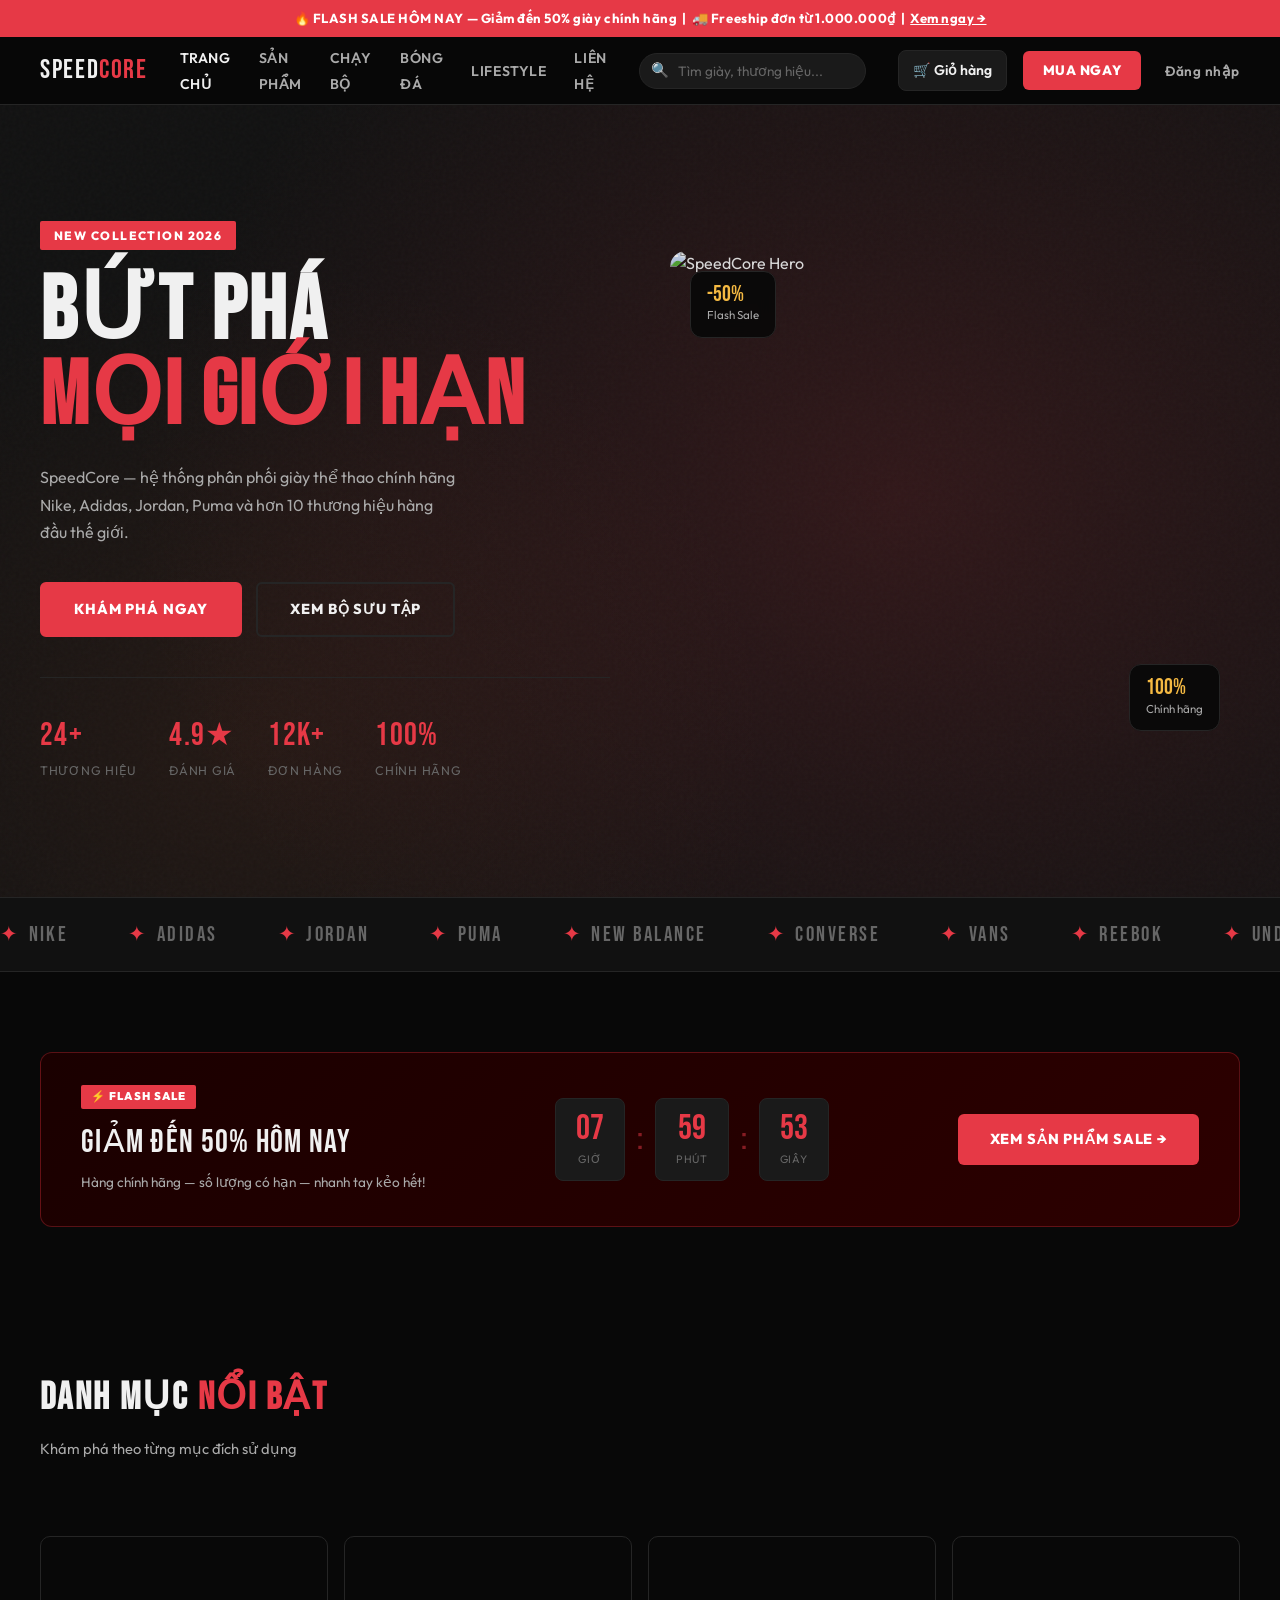
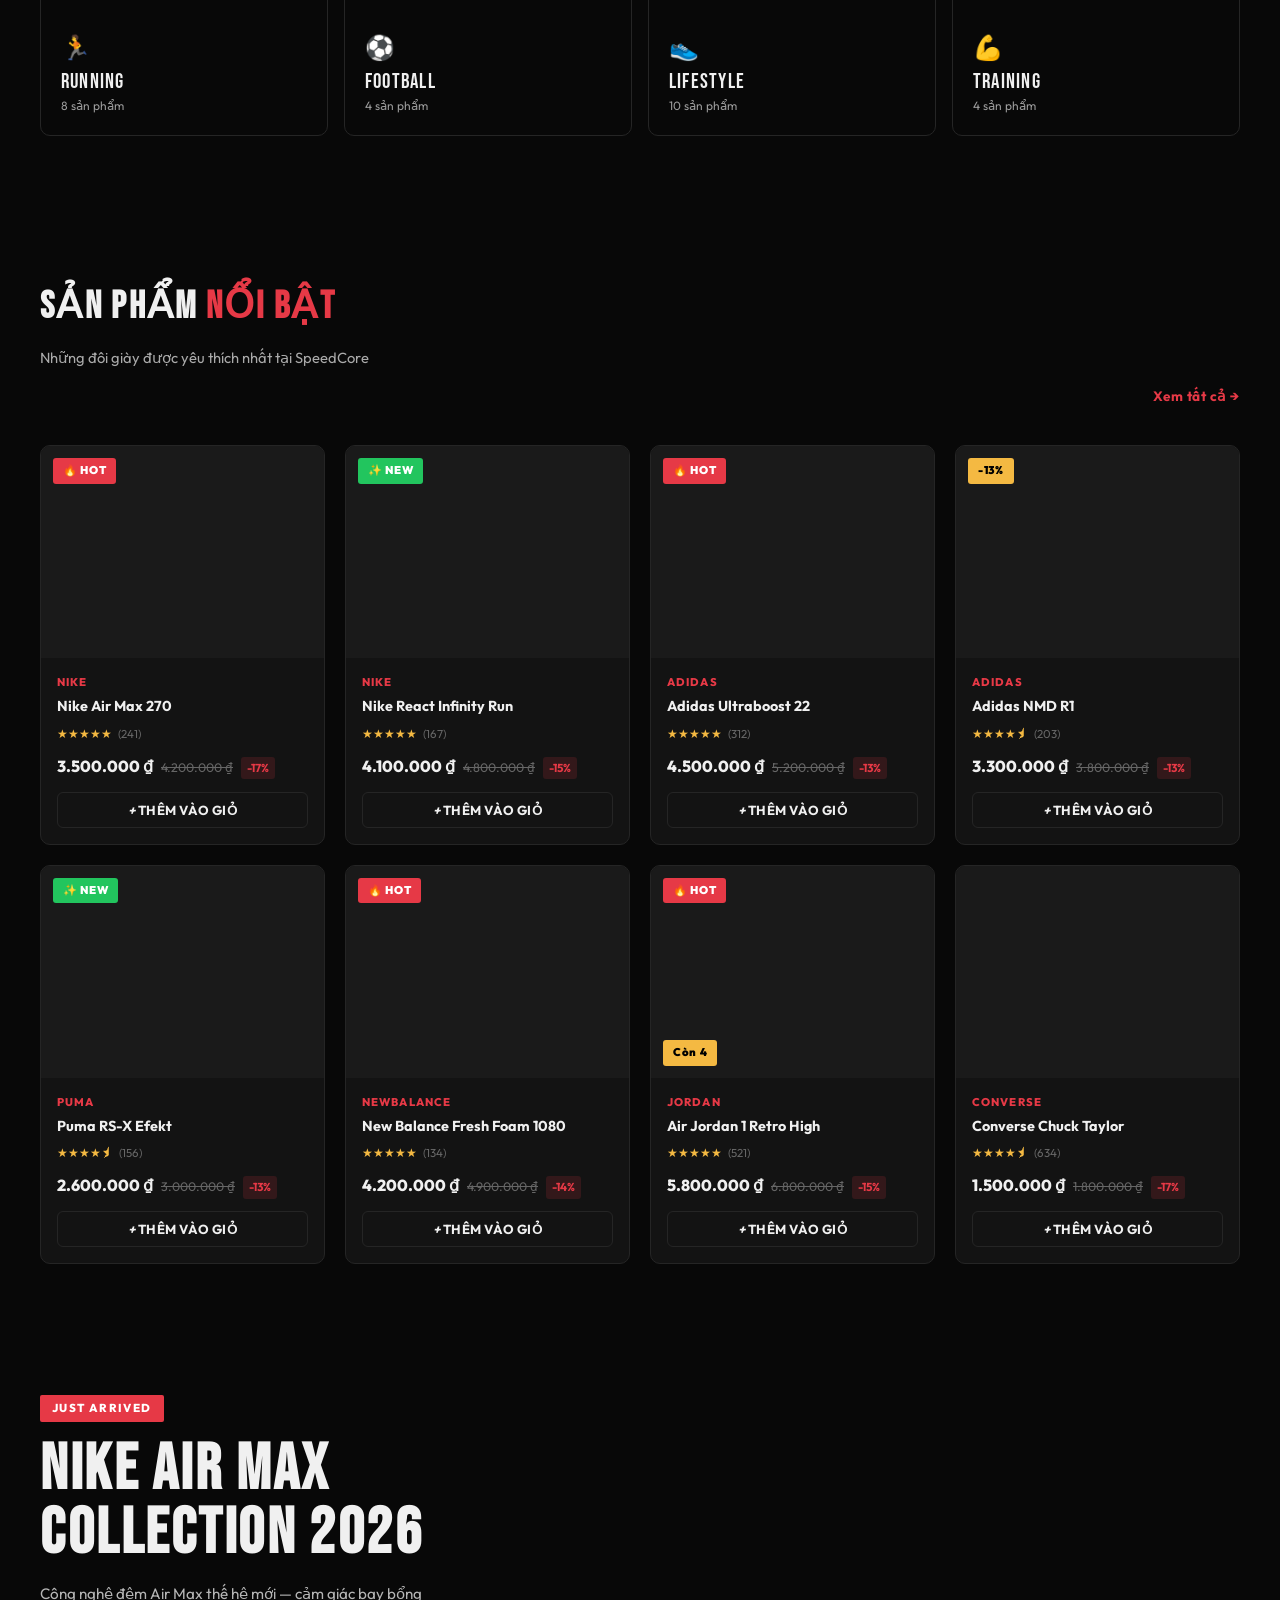
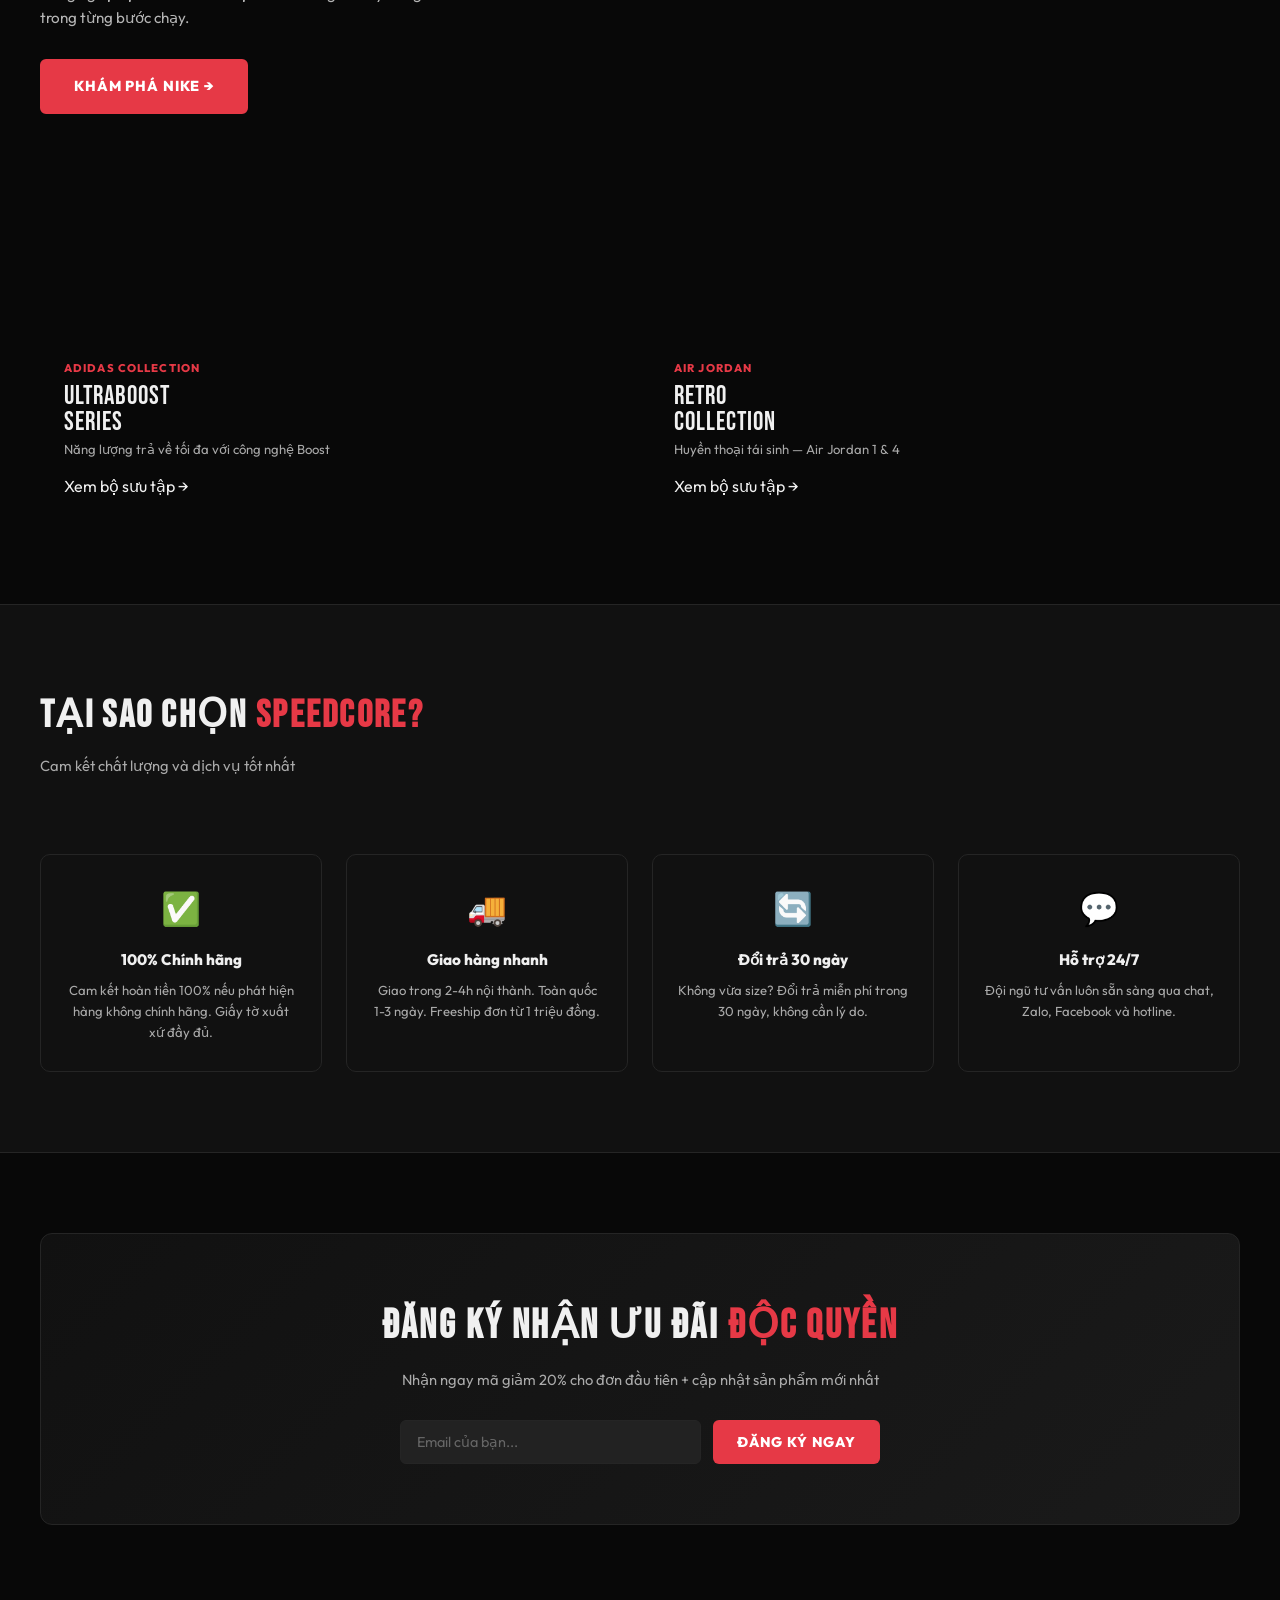
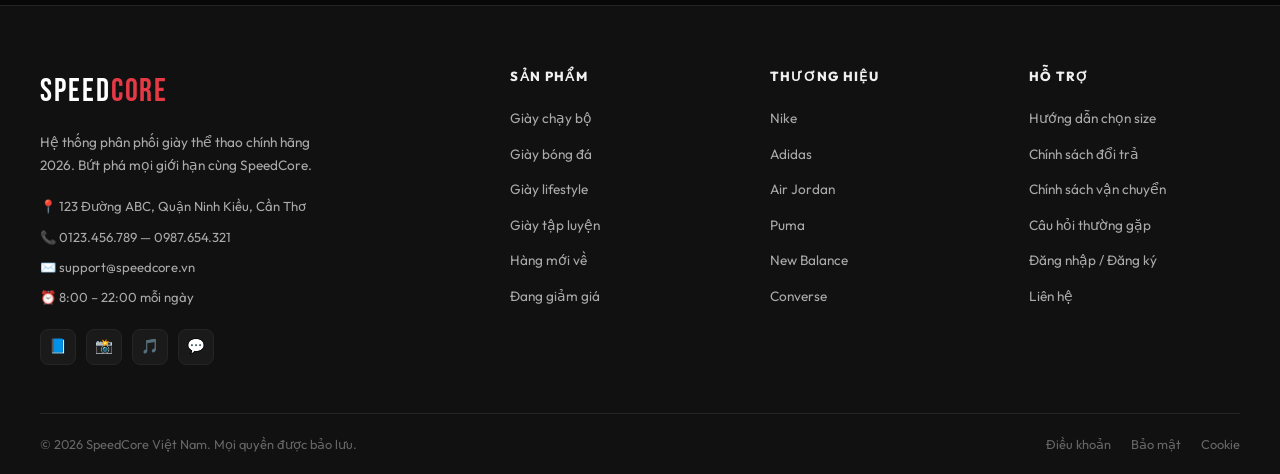
==== commit 9c7cb763: "Update giao diện trang sản phẩm" ====
--- a/index.html
+++ b/index.html
@@ -26,7 +26,6 @@
     <li><a href="shop.html?cat=football">Bóng đá</a></li>
     <li><a href="shop.html?cat=lifestyle">Lifestyle</a></li>
     <li><a href="contact.html">Liên hệ</a></li>
-    <li><a href="#contact">Liên hệ</a></li>
   </ul>
 
   <div class="header-search">
